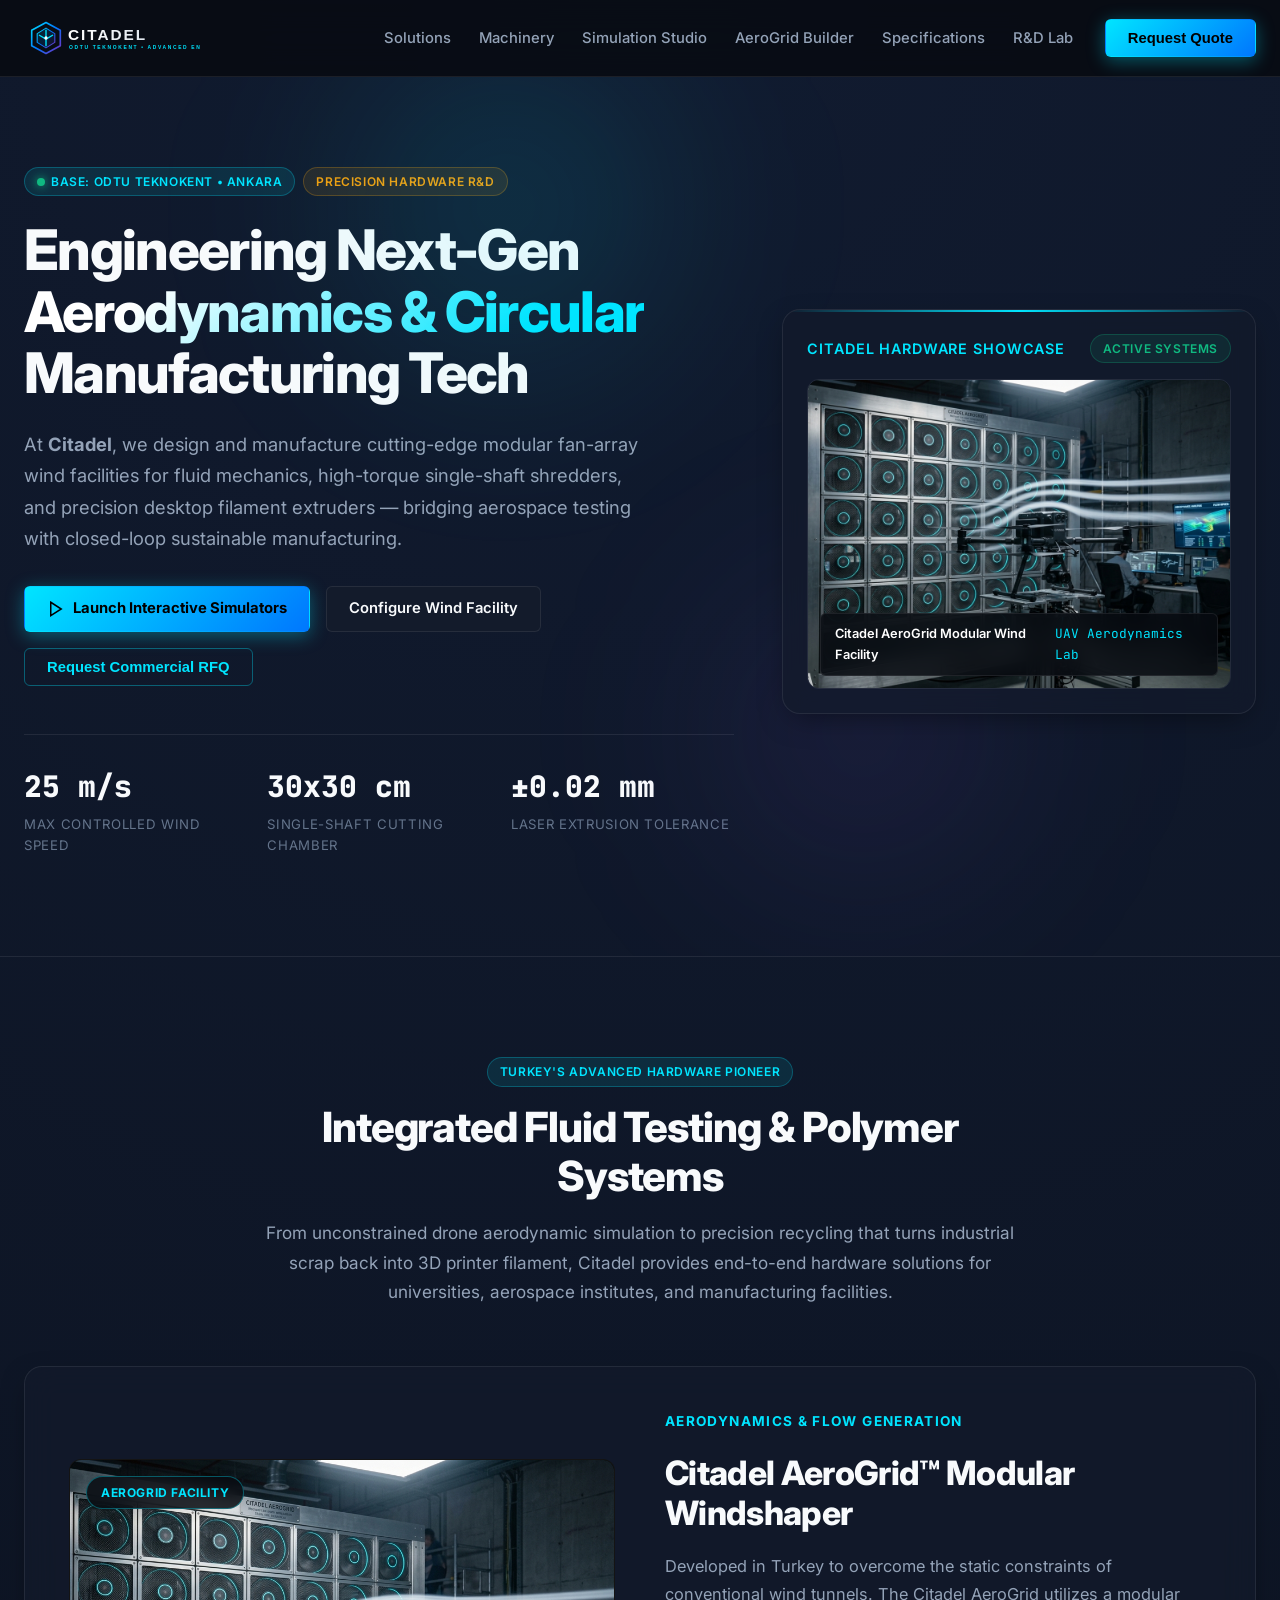
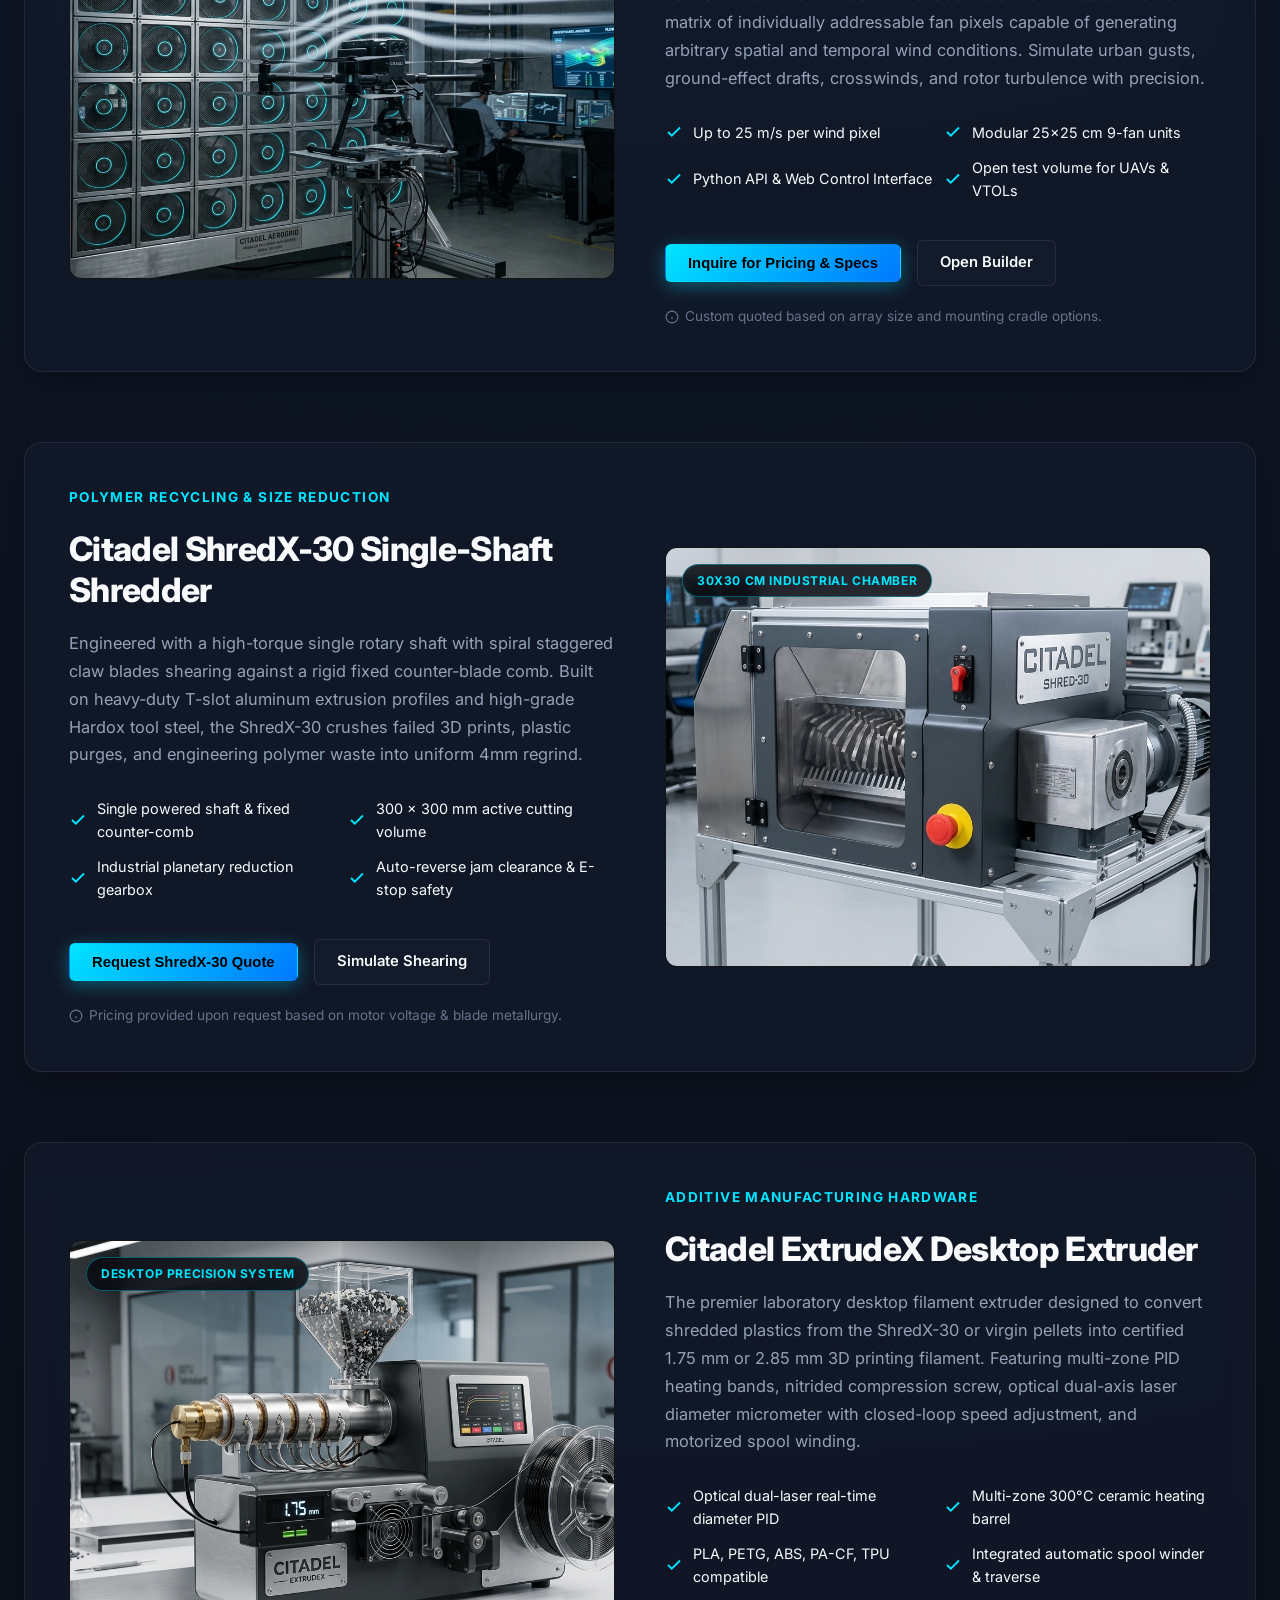
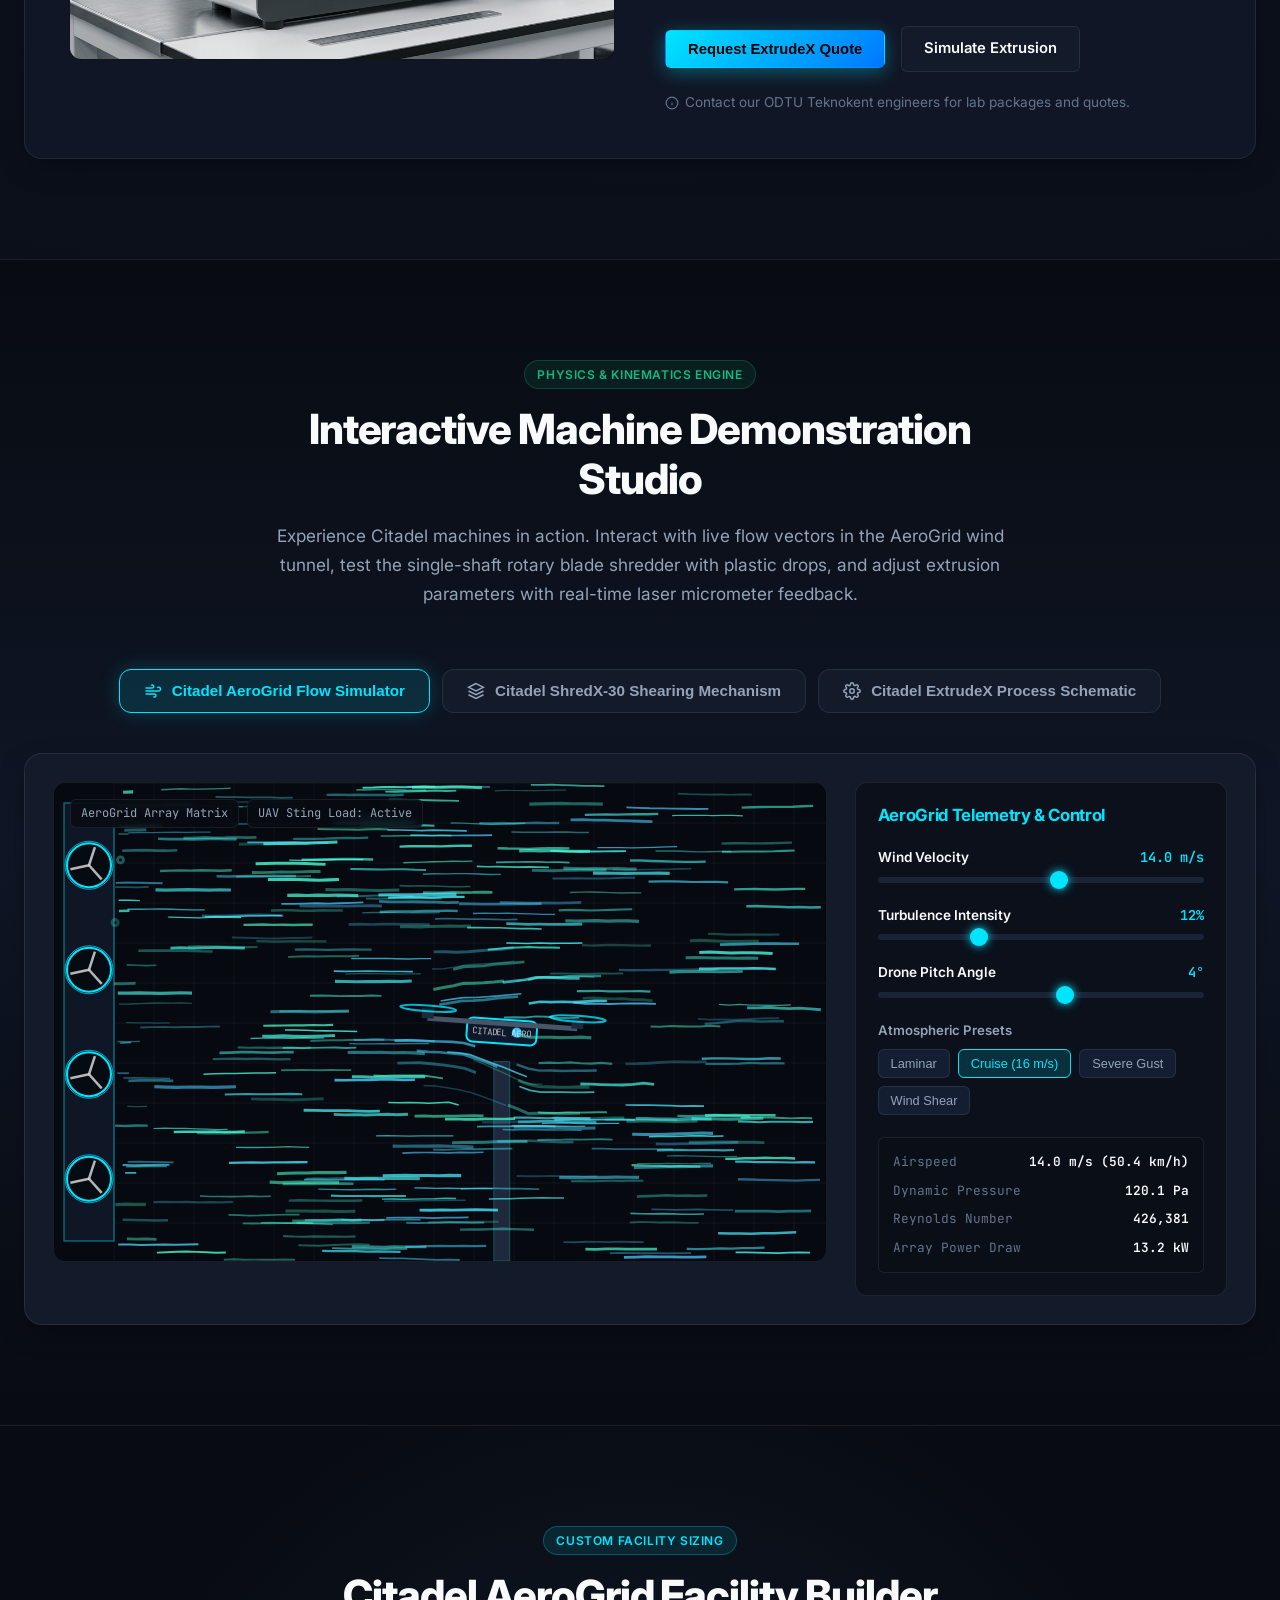
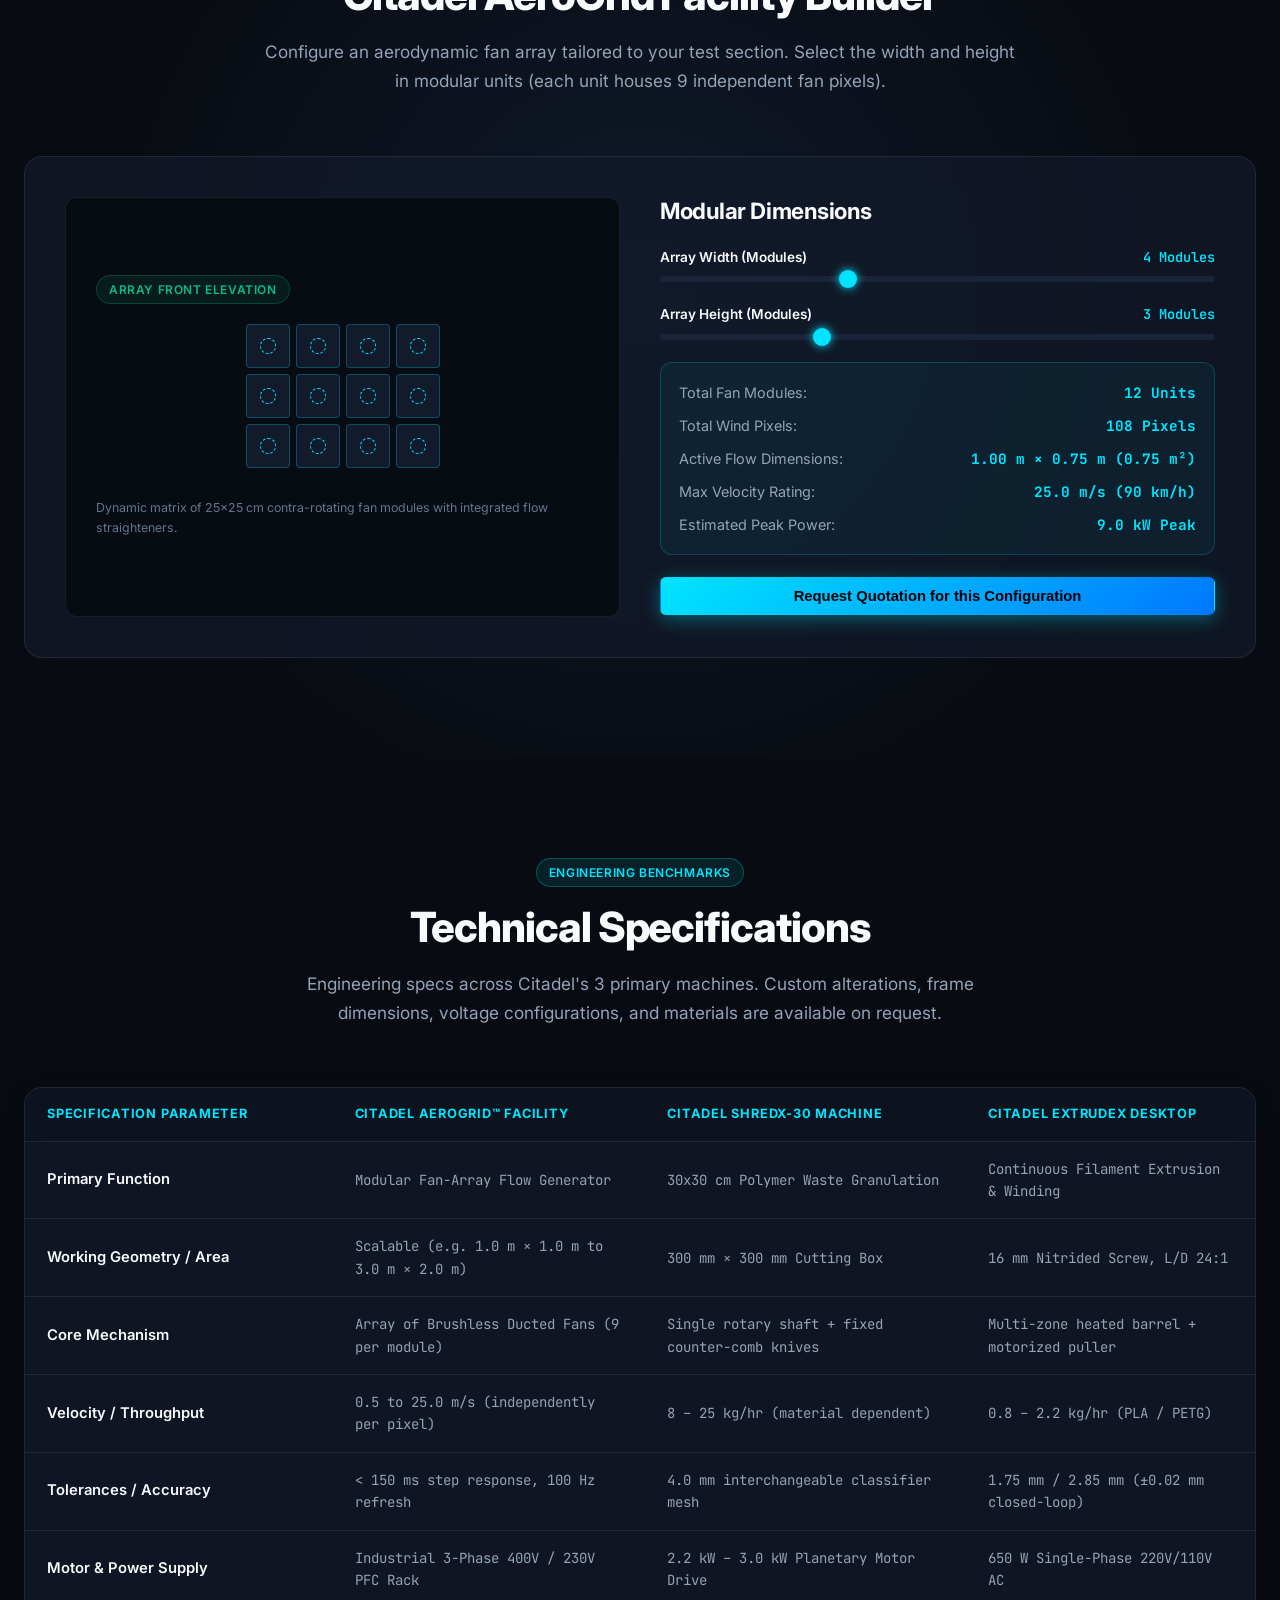
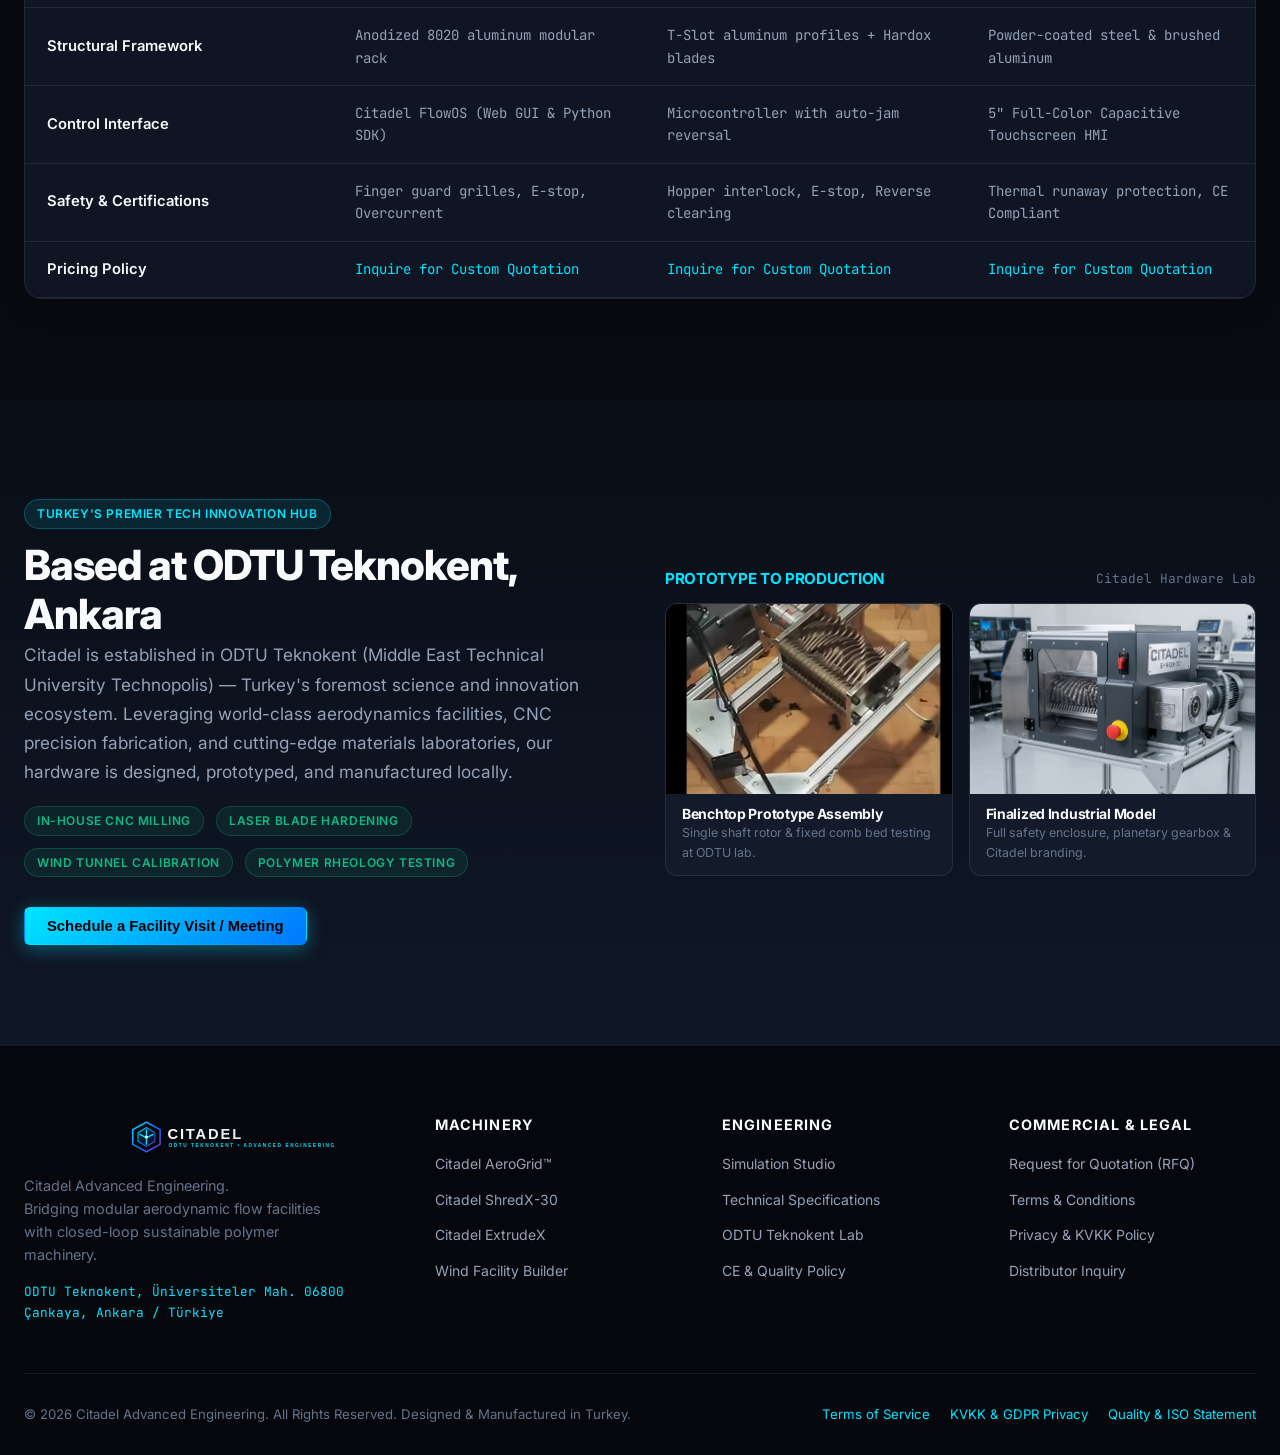
==== index.html @ 9d18c6fc "Initialize Citadel website with PR renders, animations, and GitHub Pages setup" ====
<!DOCTYPE html>
<html lang="en">
<head>
  <meta charset="UTF-8">
  <meta name="viewport" content="width=device-width, initial-scale=1.0">
  <title>Citadel | Precision Aerodynamic Facilities & Industrial Circular Tech</title>
  <meta name="description" content="Citadel - Advanced engineering and hardware development based in ODTU Teknokent, Turkey. Modular fan-array wind facilities, 30x30 single-shaft shredders, and desktop filament extruders.">
  <meta name="author" content="Citadel">
  
  <!-- Open Graph / Meta -->
  <meta property="og:type" content="website">
  <meta property="og:title" content="Citadel | Advanced Engineering Solutions">
  <meta property="og:description" content="Modular wind testing facilities, single-shaft shredder machines, and desktop filament extrusion hardware. Base: ODTU Teknokent, Ankara.">
  <meta property="og:image" content="assets/images/citadel_windshaper_render.jpg">

  <!-- Fonts & Styles -->
  <link rel="preconnect" href="https://fonts.googleapis.com">
  <link rel="preconnect" href="https://fonts.gstatic.com" crossorigin>
  <link href="https://fonts.googleapis.com/css2?family=Inter:wght@300;400;500;600;700;800&family=JetBrains+Mono:wght@400;500;700&display=swap" rel="stylesheet">
  <link rel="stylesheet" href="css/styles.css">
  <link rel="icon" type="image/svg+xml" href="assets/images/citadel_logo.svg">
</head>
<body>

  <!-- ==========================================================================
       HEADER & NAVIGATION
       ========================================================================== -->
  <header class="site-header">
    <div class="container">
      <div class="nav-wrapper">
        <a href="#hero" class="brand-link">
          <img src="assets/images/citadel_logo.svg" alt="Citadel Logo" height="44">
        </a>

        <nav class="main-nav" id="mainNav">
          <ul class="nav-links">
            <li><a href="#solutions" class="nav-link">Solutions</a></li>
            <li><a href="#machines" class="nav-link">Machinery</a></li>
            <li><a href="#interactive-studio" class="nav-link">Simulation Studio</a></li>
            <li><a href="#configurator" class="nav-link">AeroGrid Builder</a></li>
            <li><a href="#specifications" class="nav-link">Specifications</a></li>
            <li><a href="#teknokent" class="nav-link">R&D Lab</a></li>
          </ul>

          <div class="nav-actions">
            <button class="btn btn-primary" data-open-modal="rfqModal">Request Quote</button>
          </div>
        </nav>

        <button class="mobile-toggle" id="mobileToggle" aria-label="Toggle navigation">
          <svg width="24" height="24" viewBox="0 0 24 24" fill="none" stroke="currentColor" stroke-width="2"><line x1="3" y1="12" x2="21" y2="12"></line><line x1="3" y1="6" x2="21" y2="6"></line><line x1="3" y1="18" x2="21" y2="18"></line></svg>
        </button>
      </div>
    </div>
  </header>

  <!-- ==========================================================================
       HERO SECTION
       ========================================================================== -->
  <section class="hero-section" id="hero">
    <div class="hero-glow-1"></div>
    <div class="hero-glow-2"></div>
    <div class="container">
      <div class="hero-grid">
        <div class="hero-content">
          <div class="hero-tag">
            <span class="badge"><span class="pulse-dot"></span> BASE: ODTU TEKNOKENT • ANKARA</span>
            <span class="badge badge-amber">PRECISION HARDWARE R&D</span>
          </div>

          <h1 class="hero-title">
            Engineering Next-Gen <br>
            <span class="gradient-text">Aerodynamics & Circular</span><br>
            Manufacturing Tech
          </h1>

          <p class="hero-desc">
            At <strong>Citadel</strong>, we design and manufacture cutting-edge modular fan-array wind facilities for fluid mechanics, high-torque single-shaft shredders, and precision desktop filament extruders — bridging aerospace testing with closed-loop sustainable manufacturing.
          </p>

          <div class="hero-cta">
            <a href="#interactive-studio" class="btn btn-primary">
              <svg width="18" height="18" viewBox="0 0 24 24" fill="none" stroke="currentColor" stroke-width="2"><polygon points="5 3 19 12 5 21 5 3"></polygon></svg>
              Launch Interactive Simulators
            </a>
            <a href="#configurator" class="btn btn-secondary">
              Configure Wind Facility
            </a>
            <button class="btn btn-outline" data-open-modal="rfqModal">
              Request Commercial RFQ
            </button>
          </div>

          <div class="hero-stats-row">
            <div class="hero-stat-card">
              <span class="num">25 m/s</span>
              <span class="label">Max Controlled Wind Speed</span>
            </div>
            <div class="hero-stat-card">
              <span class="num">30x30 cm</span>
              <span class="label">Single-Shaft Cutting Chamber</span>
            </div>
            <div class="hero-stat-card">
              <span class="num">±0.02 mm</span>
              <span class="label">Laser Extrusion Tolerance</span>
            </div>
          </div>
        </div>

        <div class="hero-visual-card">
          <div class="hero-visual-header">
            <span class="hero-visual-title">Citadel Hardware Showcase</span>
            <span class="badge badge-emerald">Active Systems</span>
          </div>
          <div class="hero-image-frame">
            <img src="assets/images/citadel_windshaper_render.jpg" alt="Citadel AeroGrid Wind Facility in ODTU Teknokent Lab">
            <div class="hero-badge-overlay">
              <span style="font-weight: 600; color: #fff;">Citadel AeroGrid Modular Wind Facility</span>
              <span class="mono" style="color: var(--accent-cyan);">UAV Aerodynamics Lab</span>
            </div>
          </div>
        </div>
      </div>
    </div>
  </section>

  <!-- ==========================================================================
       SOLUTIONS OVERVIEW
       ========================================================================== -->
  <section id="solutions">
    <div class="container">
      <div class="section-header">
        <span class="badge">TURKEY'S ADVANCED HARDWARE PIONEER</span>
        <h2 class="section-title">Integrated Fluid Testing & Polymer Systems</h2>
        <p class="section-desc">
          From unconstrained drone aerodynamic simulation to precision recycling that turns industrial scrap back into 3D printer filament, Citadel provides end-to-end hardware solutions for universities, aerospace institutes, and manufacturing facilities.
        </p>
      </div>

      <div class="product-showcase-grid" id="machines">

        <!-- PRODUCT 1: AEROGRID (WINDSHAPER) -->
        <article class="product-feature-card" id="aerogrid">
          <div class="product-media-column">
            <img src="assets/images/citadel_windshaper_render.jpg" alt="Citadel AeroGrid Modular Wind Tunnel">
            <span class="product-overlay-badge">AeroGrid Facility</span>
          </div>
          <div class="product-info-column">
            <span class="product-category">Aerodynamics & Flow Generation</span>
            <h3 class="product-heading">Citadel AeroGrid™ Modular Windshaper</h3>
            <p class="product-narrative">
              Developed in Turkey to overcome the static constraints of conventional wind tunnels. The Citadel AeroGrid utilizes a modular matrix of individually addressable fan pixels capable of generating arbitrary spatial and temporal wind conditions. Simulate urban gusts, ground-effect drafts, crosswinds, and rotor turbulence with precision.
            </p>
            <ul class="product-highlights">
              <li>
                <svg width="18" height="18" viewBox="0 0 24 24" fill="none" stroke="currentColor" stroke-width="2.5"><polyline points="20 6 9 17 4 12"></polyline></svg>
                <span>Up to 25 m/s per wind pixel</span>
              </li>
              <li>
                <svg width="18" height="18" viewBox="0 0 24 24" fill="none" stroke="currentColor" stroke-width="2.5"><polyline points="20 6 9 17 4 12"></polyline></svg>
                <span>Modular 25x25 cm 9-fan units</span>
              </li>
              <li>
                <svg width="18" height="18" viewBox="0 0 24 24" fill="none" stroke="currentColor" stroke-width="2.5"><polyline points="20 6 9 17 4 12"></polyline></svg>
                <span>Python API & Web Control Interface</span>
              </li>
              <li>
                <svg width="18" height="18" viewBox="0 0 24 24" fill="none" stroke="currentColor" stroke-width="2.5"><polyline points="20 6 9 17 4 12"></polyline></svg>
                <span>Open test volume for UAVs & VTOLs</span>
              </li>
            </ul>
            <div class="product-actions">
              <button class="btn btn-primary" data-open-modal="rfqModal" data-rfq-system="AEROGRID">Inquire for Pricing & Specs</button>
              <a href="#configurator" class="btn btn-secondary">Open Builder</a>
            </div>
            <div class="btn-price-info">
              <svg width="14" height="14" viewBox="0 0 24 24" fill="none" stroke="currentColor" stroke-width="2"><circle cx="12" cy="12" r="10"></circle><line x1="12" y1="16" x2="12" y2="12"></line><line x1="12" y1="8" x2="12.01" y2="8"></line></svg>
              <span>Custom quoted based on array size and mounting cradle options.</span>
            </div>
          </div>
        </article>

        <!-- PRODUCT 2: SHREDX-30 (SINGLE-SHAFT ROTARY SHREDDER) -->
        <article class="product-feature-card reverse" id="shredder">
          <div class="product-media-column">
            <img src="assets/images/citadel_shredder_render.jpg" alt="Citadel ShredX-30 Single-Shaft Shredder Machine">
            <span class="product-overlay-badge">30x30 cm Industrial Chamber</span>
          </div>
          <div class="product-info-column">
            <span class="product-category">Polymer Recycling & Size Reduction</span>
            <h3 class="product-heading">Citadel ShredX-30 Single-Shaft Shredder</h3>
            <p class="product-narrative">
              Engineered with a high-torque single rotary shaft with spiral staggered claw blades shearing against a rigid fixed counter-blade comb. Built on heavy-duty T-slot aluminum extrusion profiles and high-grade Hardox tool steel, the ShredX-30 crushes failed 3D prints, plastic purges, and engineering polymer waste into uniform 4mm regrind.
            </p>
            <ul class="product-highlights">
              <li>
                <svg width="18" height="18" viewBox="0 0 24 24" fill="none" stroke="currentColor" stroke-width="2.5"><polyline points="20 6 9 17 4 12"></polyline></svg>
                <span>Single powered shaft & fixed counter-comb</span>
              </li>
              <li>
                <svg width="18" height="18" viewBox="0 0 24 24" fill="none" stroke="currentColor" stroke-width="2.5"><polyline points="20 6 9 17 4 12"></polyline></svg>
                <span>300 x 300 mm active cutting volume</span>
              </li>
              <li>
                <svg width="18" height="18" viewBox="0 0 24 24" fill="none" stroke="currentColor" stroke-width="2.5"><polyline points="20 6 9 17 4 12"></polyline></svg>
                <span>Industrial planetary reduction gearbox</span>
              </li>
              <li>
                <svg width="18" height="18" viewBox="0 0 24 24" fill="none" stroke="currentColor" stroke-width="2.5"><polyline points="20 6 9 17 4 12"></polyline></svg>
                <span>Auto-reverse jam clearance & E-stop safety</span>
              </li>
            </ul>
            <div class="product-actions">
              <button class="btn btn-primary" data-open-modal="rfqModal" data-rfq-system="SHREDX30">Request ShredX-30 Quote</button>
              <a href="#interactive-studio" class="btn btn-secondary">Simulate Shearing</a>
            </div>
            <div class="btn-price-info">
              <svg width="14" height="14" viewBox="0 0 24 24" fill="none" stroke="currentColor" stroke-width="2"><circle cx="12" cy="12" r="10"></circle><line x1="12" y1="16" x2="12" y2="12"></line><line x1="12" y1="8" x2="12.01" y2="8"></line></svg>
              <span>Pricing provided upon request based on motor voltage & blade metallurgy.</span>
            </div>
          </div>
        </article>

        <!-- PRODUCT 3: EXTRUDEX (DESKTOP FILAMENT EXTRUDER) -->
        <article class="product-feature-card" id="extruder">
          <div class="product-media-column">
            <img src="assets/images/citadel_extruder_render.jpg" alt="Citadel ExtrudeX Desktop Filament Extruder Machine">
            <span class="product-overlay-badge">Desktop Precision System</span>
          </div>
          <div class="product-info-column">
            <span class="product-category">Additive Manufacturing Hardware</span>
            <h3 class="product-heading">Citadel ExtrudeX Desktop Extruder</h3>
            <p class="product-narrative">
              The premier laboratory desktop filament extruder designed to convert shredded plastics from the ShredX-30 or virgin pellets into certified 1.75 mm or 2.85 mm 3D printing filament. Featuring multi-zone PID heating bands, nitrided compression screw, optical dual-axis laser diameter micrometer with closed-loop speed adjustment, and motorized spool winding.
            </p>
            <ul class="product-highlights">
              <li>
                <svg width="18" height="18" viewBox="0 0 24 24" fill="none" stroke="currentColor" stroke-width="2.5"><polyline points="20 6 9 17 4 12"></polyline></svg>
                <span>Optical dual-laser real-time diameter PID</span>
              </li>
              <li>
                <svg width="18" height="18" viewBox="0 0 24 24" fill="none" stroke="currentColor" stroke-width="2.5"><polyline points="20 6 9 17 4 12"></polyline></svg>
                <span>Multi-zone 300°C ceramic heating barrel</span>
              </li>
              <li>
                <svg width="18" height="18" viewBox="0 0 24 24" fill="none" stroke="currentColor" stroke-width="2.5"><polyline points="20 6 9 17 4 12"></polyline></svg>
                <span>PLA, PETG, ABS, PA-CF, TPU compatible</span>
              </li>
              <li>
                <svg width="18" height="18" viewBox="0 0 24 24" fill="none" stroke="currentColor" stroke-width="2.5"><polyline points="20 6 9 17 4 12"></polyline></svg>
                <span>Integrated automatic spool winder & traverse</span>
              </li>
            </ul>
            <div class="product-actions">
              <button class="btn btn-primary" data-open-modal="rfqModal" data-rfq-system="EXTRUDEX">Request ExtrudeX Quote</button>
              <a href="#interactive-studio" class="btn btn-secondary">Simulate Extrusion</a>
            </div>
            <div class="btn-price-info">
              <svg width="14" height="14" viewBox="0 0 24 24" fill="none" stroke="currentColor" stroke-width="2"><circle cx="12" cy="12" r="10"></circle><line x1="12" y1="16" x2="12" y2="12"></line><line x1="12" y1="8" x2="12.01" y2="8"></line></svg>
              <span>Contact our ODTU Teknokent engineers for lab packages and quotes.</span>
            </div>
          </div>
        </article>

      </div>
    </div>
  </section>

  <!-- ==========================================================================
       INTERACTIVE SIMULATION STUDIO
       ========================================================================== -->
  <section class="studio-section" id="interactive-studio">
    <div class="container">
      <div class="section-header">
        <span class="badge badge-emerald">PHYSICS & KINEMATICS ENGINE</span>
        <h2 class="section-title">Interactive Machine Demonstration Studio</h2>
        <p class="section-desc">
          Experience Citadel machines in action. Interact with live flow vectors in the AeroGrid wind tunnel, test the single-shaft rotary blade shredder with plastic drops, and adjust extrusion parameters with real-time laser micrometer feedback.
        </p>
      </div>

      <!-- Studio Tabs -->
      <div class="studio-tabs">
        <button class="studio-tab-btn active" data-target="tabAeroGrid">
          <svg width="18" height="18" viewBox="0 0 24 24" fill="none" stroke="currentColor" stroke-width="2"><path d="M9.59 4.59A2 2 0 1 1 11 8H2m10.59 11.41A2 2 0 1 0 14 16H2m15.73-8.27A2.5 2.5 0 1 1 19.5 12H2"></path></svg>
          Citadel AeroGrid Flow Simulator
        </button>
        <button class="studio-tab-btn" data-target="tabShredder">
          <svg width="18" height="18" viewBox="0 0 24 24" fill="none" stroke="currentColor" stroke-width="2"><polygon points="12 2 2 7 12 12 22 7 12 2"></polygon><polyline points="2 17 12 22 22 17"></polyline><polyline points="2 12 12 17 22 12"></polyline></svg>
          Citadel ShredX-30 Shearing Mechanism
        </button>
        <button class="studio-tab-btn" data-target="tabExtruder">
          <svg width="18" height="18" viewBox="0 0 24 24" fill="none" stroke="currentColor" stroke-width="2"><circle cx="12" cy="12" r="3"></circle><path d="M19.4 15a1.65 1.65 0 0 0 .33 1.82l.06.06a2 2 0 0 1 0 2.83 2 2 0 0 1-2.83 0l-.06-.06a1.65 1.65 0 0 0-1.82-.33 1.65 1.65 0 0 0-1 1.51V21a2 2 0 0 1-2 2 2 2 0 0 1-2-2v-.09A1.65 1.65 0 0 0 9 19.4a1.65 1.65 0 0 0-1.82.33l-.06.06a2 2 0 0 1-2.83 0 2 2 0 0 1 0-2.83l.06-.06a1.65 1.65 0 0 0 .33-1.82 1.65 1.65 0 0 0-1.51-1H3a2 2 0 0 1-2-2 2 2 0 0 1 2-2h.09A1.65 1.65 0 0 0 4.6 9a1.65 1.65 0 0 0-.33-1.82l-.06-.06a2 2 0 0 1 0-2.83 2 2 0 0 1 2.83 0l.06.06a1.65 1.65 0 0 0 1.82.33H9a1.65 1.65 0 0 0 1-1.51V3a2 2 0 0 1 2-2 2 2 0 0 1 2 2v.09a1.65 1.65 0 0 0 1 1.51 1.65 1.65 0 0 0 1.82-.33l.06-.06a2 2 0 0 1 2.83 0 2 2 0 0 1 0 2.83l-.06.06a1.65 1.65 0 0 0-.33 1.82V9a1.65 1.65 0 0 0 1.51 1H21a2 2 0 0 1 2 2 2 2 0 0 1-2 2h-.09a1.65 1.65 0 0 0-1.51 1z"></path></svg>
          Citadel ExtrudeX Process Schematic
        </button>
      </div>

      <div class="simulator-viewport">

        <!-- PANE 1: AEROGRID -->
        <div class="sim-pane active" id="tabAeroGrid">
          <div class="sim-layout">
            <div class="canvas-container">
              <canvas id="aeroCanvas"></canvas>
              <div class="canvas-overlay-ui">
                <span class="canvas-badge">AeroGrid Array Matrix</span>
                <span class="canvas-badge">UAV Sting Load: Active</span>
              </div>
            </div>

            <div class="sim-controls-panel">
              <h4 style="color: var(--accent-cyan); font-size: 1.05rem;">AeroGrid Telemetry & Control</h4>

              <div class="control-group">
                <div class="control-label-row">
                  <span>Wind Velocity</span>
                  <span class="control-val" id="windSpeedVal">14.0 m/s</span>
                </div>
                <input type="range" id="windSpeedSlider" min="0" max="25" step="0.5" value="14">
              </div>

              <div class="control-group">
                <div class="control-label-row">
                  <span>Turbulence Intensity</span>
                  <span class="control-val" id="windTurbVal">12%</span>
                </div>
                <input type="range" id="windTurbSlider" min="0" max="40" step="1" value="12">
              </div>

              <div class="control-group">
                <div class="control-label-row">
                  <span>Drone Pitch Angle</span>
                  <span class="control-val" id="dronePitchVal">4°</span>
                </div>
                <input type="range" id="dronePitchSlider" min="-25" max="25" step="1" value="4">
              </div>

              <div class="control-group">
                <span style="font-size: 0.825rem; font-weight: 600; color: var(--text-secondary);">Atmospheric Presets</span>
                <div class="sim-button-row">
                  <button class="btn-chip" data-aero-preset="laminar">Laminar</button>
                  <button class="btn-chip active" data-aero-preset="cruise">Cruise (16 m/s)</button>
                  <button class="btn-chip" data-aero-preset="gust">Severe Gust</button>
                  <button class="btn-chip" data-aero-preset="shear">Wind Shear</button>
                </div>
              </div>

              <div class="sim-telemetry-box">
                <div class="telemetry-row">
                  <span>Airspeed</span>
                  <span id="telAirspeed">14.0 m/s</span>
                </div>
                <div class="telemetry-row">
                  <span>Dynamic Pressure</span>
                  <span id="telDynPressure">120.1 Pa</span>
                </div>
                <div class="telemetry-row">
                  <span>Reynolds Number</span>
                  <span id="telReynolds">426,000</span>
                </div>
                <div class="telemetry-row">
                  <span>Array Power Draw</span>
                  <span id="telPowerDraw">12.4 kW</span>
                </div>
              </div>
            </div>
          </div>
        </div>

        <!-- PANE 2: SHREDDER (SINGLE SHAFT) -->
        <div class="sim-pane" id="tabShredder">
          <div class="sim-layout">
            <div class="canvas-container">
              <canvas id="shredCanvas"></canvas>
              <div class="canvas-overlay-ui">
                <span class="canvas-badge">Single Powered Shaft Rotor</span>
                <span class="canvas-badge">Fixed Counter-Comb Bed</span>
              </div>
            </div>

            <div class="sim-controls-panel">
              <h4 style="color: var(--accent-amber); font-size: 1.05rem;">ShredX-30 Shearing Kinematics</h4>
              <p style="font-size: 0.8rem; color: var(--text-muted);">
                Single rotary shaft rotates spiral hook blades tightly against stationary fixed bed knives, shearing plastic into 4mm regrind.
              </p>

              <div class="control-group">
                <div class="control-label-row">
                  <span>Rotor Shaft Velocity</span>
                  <span class="control-val" id="shredRpmVal">36 RPM</span>
                </div>
                <input type="range" id="shredRpmSlider" min="10" max="65" step="1" value="36">
              </div>

              <div class="sim-button-row">
                <button class="btn btn-secondary" id="dropScrapBtn" style="font-size: 0.825rem; padding: 8px 14px;">
                  + Feed Plastic Scrap
                </button>
                <button class="btn btn-outline" id="shredDirToggle" style="font-size: 0.825rem; padding: 8px 14px;">
                  Direction: Forward Shred
                </button>
                <button class="btn btn-secondary" id="shredEStopBtn" style="font-size: 0.825rem; padding: 8px 14px; border-color: var(--accent-rose); color: var(--accent-rose);">
                  EMERGENCY STOP
                </button>
              </div>

              <div class="sim-telemetry-box">
                <div class="telemetry-row">
                  <span>Motor Status</span>
                  <span id="telShredStatus" style="color: var(--accent-emerald);">RUNNING (FORWARD)</span>
                </div>
                <div class="telemetry-row">
                  <span>Shaft Torque Load</span>
                  <span id="telShredTorque">38% (129 N·m)</span>
                </div>
                <div class="telemetry-row">
                  <span>Flakes Classified</span>
                  <span id="telFlakeCount">1,420 pcs</span>
                </div>
                <div class="telemetry-row">
                  <span>Chamber Geometry</span>
                  <span>300 × 300 mm Single-Shaft</span>
                </div>
              </div>
            </div>
          </div>
        </div>

        <!-- PANE 3: EXTRUDER -->
        <div class="sim-pane" id="tabExtruder">
          <div class="sim-layout">
            <div class="canvas-container">
              <canvas id="extrudeCanvas"></canvas>
              <div class="canvas-overlay-ui">
                <span class="canvas-badge">Continuous Melt Extrusion</span>
                <span class="canvas-badge">Dual-Axis Laser Gauge</span>
              </div>
            </div>

            <div class="sim-controls-panel">
              <h4 style="color: var(--accent-cyan); font-size: 1.05rem;">ExtrudeX Process Telemetry</h4>

              <div class="control-group">
                <label style="font-size: 0.85rem; font-weight: 600;">Polymer Profile</label>
                <select class="form-control" id="polymerSelector" style="padding: 8px 12px; font-size: 0.85rem;">
                  <option value="PLA">PLA Recycled Flakes (205°C)</option>
                  <option value="PETG">PETG Regrind (235°C)</option>
                  <option value="ABS">ABS High-Impact (245°C)</option>
                  <option value="PACF">PA-CF Carbon Fiber (265°C)</option>
                  <option value="TPU">TPU Elastomer (215°C)</option>
                </select>
              </div>

              <div class="control-group">
                <div class="control-label-row">
                  <span>Extrusion Screw Speed</span>
                  <span class="control-val" id="screwRpmVal">8.0 RPM</span>
                </div>
                <input type="range" id="screwRpmSlider" min="2" max="20" step="0.5" value="8">
              </div>

              <div class="sim-button-row">
                <button class="btn btn-secondary active" id="pidToggleBtn" style="font-size: 0.825rem; padding: 8px 14px;">
                  Optical Laser PID: Active
                </button>
              </div>

              <div class="sim-telemetry-box">
                <div class="telemetry-row">
                  <span>Laser Measured Dia</span>
                  <span id="telExtrudeDia" style="color: var(--accent-emerald); font-weight: 700;">1.750 mm</span>
                </div>
                <div class="telemetry-row">
                  <span>Die Nozzle Temp</span>
                  <span id="telExtrudeTemp">205 °C</span>
                </div>
                <div class="telemetry-row">
                  <span>Filament Extruded</span>
                  <span id="telExtrudeMeters">34.8 m</span>
                </div>
                <div class="telemetry-row">
                  <span>Spool Packaging</span>
                  <span>Auto-Traverse Wound</span>
                </div>
              </div>
            </div>
          </div>
        </div>

      </div>
    </div>
  </section>

  <!-- ==========================================================================
       WINDSHAPER MODULAR CONFIGURATOR
       ========================================================================== -->
  <section class="configurator-section" id="configurator">
    <div class="container">
      <div class="section-header">
        <span class="badge">CUSTOM FACILITY SIZING</span>
        <h2 class="section-title">Citadel AeroGrid Facility Builder</h2>
        <p class="section-desc">
          Configure an aerodynamic fan array tailored to your test section. Select the width and height in modular units (each unit houses 9 independent fan pixels).
        </p>
      </div>

      <div class="configurator-grid">
        <div class="config-preview-panel">
          <span class="badge badge-emerald" style="align-self: flex-start;">Array Front Elevation</span>
          <div class="fan-matrix-display" id="fanMatrixDisplay"></div>
          <span style="font-size: 0.775rem; color: var(--text-muted); margin-top: 10px;">
            Dynamic matrix of 25x25 cm contra-rotating fan modules with integrated flow straighteners.
          </span>
        </div>

        <div class="config-options-panel">
          <h3 style="font-size: 1.4rem;">Modular Dimensions</h3>

          <div class="control-group">
            <div class="control-label-row">
              <label for="cfgWidth">Array Width (Modules)</label>
              <span class="control-val"><span id="cfgWidthVal">4</span> Modules</span>
            </div>
            <input type="range" id="cfgWidth" min="1" max="10" step="1" value="4" oninput="document.getElementById('cfgWidthVal').textContent = this.value">
          </div>

          <div class="control-group">
            <div class="control-label-row">
              <label for="cfgHeight">Array Height (Modules)</label>
              <span class="control-val"><span id="cfgHeightVal">3</span> Modules</span>
            </div>
            <input type="range" id="cfgHeight" min="1" max="8" step="1" value="3" oninput="document.getElementById('cfgHeightVal').textContent = this.value">
          </div>

          <div class="config-summary-card">
            <div class="config-summary-row">
              <span class="label">Total Fan Modules:</span>
              <span class="val" id="cfgModulesCount">12 Units</span>
            </div>
            <div class="config-summary-row">
              <span class="label">Total Wind Pixels:</span>
              <span class="val" id="cfgPixelsCount">108 Pixels</span>
            </div>
            <div class="config-summary-row">
              <span class="label">Active Flow Dimensions:</span>
              <span class="val" id="cfgTestArea">1.00 m × 0.75 m (0.75 m²)</span>
            </div>
            <div class="config-summary-row">
              <span class="label">Max Velocity Rating:</span>
              <span class="val">25.0 m/s (90 km/h)</span>
            </div>
            <div class="config-summary-row">
              <span class="label">Estimated Peak Power:</span>
              <span class="val" id="cfgPowerEstimate">9.0 kW Peak</span>
            </div>
          </div>

          <button class="btn btn-primary" id="cfgRequestQuoteBtn">
            Request Quotation for this Configuration
          </button>
        </div>
      </div>
    </div>
  </section>

  <!-- ==========================================================================
       SPECIFICATIONS TABLE (GUESSED SPECS)
       ========================================================================== -->
  <section id="specifications">
    <div class="container">
      <div class="section-header">
        <span class="badge">ENGINEERING BENCHMARKS</span>
        <h2 class="section-title">Technical Specifications</h2>
        <p class="section-desc">
          Engineering specs across Citadel's 3 primary machines. Custom alterations, frame dimensions, voltage configurations, and materials are available on request.
        </p>
      </div>

      <div class="specs-table-wrapper">
        <table class="specs-table">
          <thead>
            <tr>
              <th>Specification Parameter</th>
              <th>Citadel AeroGrid™ Facility</th>
              <th>Citadel ShredX-30 Machine</th>
              <th>Citadel ExtrudeX Desktop</th>
            </tr>
          </thead>
          <tbody>
            <tr>
              <td>Primary Function</td>
              <td class="product-col">Modular Fan-Array Flow Generator</td>
              <td class="product-col">30x30 cm Polymer Waste Granulation</td>
              <td class="product-col">Continuous Filament Extrusion & Winding</td>
            </tr>
            <tr>
              <td>Working Geometry / Area</td>
              <td class="product-col">Scalable (e.g. 1.0 m × 1.0 m to 3.0 m × 2.0 m)</td>
              <td class="product-col">300 mm × 300 mm Cutting Box</td>
              <td class="product-col">16 mm Nitrided Screw, L/D 24:1</td>
            </tr>
            <tr>
              <td>Core Mechanism</td>
              <td class="product-col">Array of Brushless Ducted Fans (9 per module)</td>
              <td class="product-col">Single rotary shaft + fixed counter-comb knives</td>
              <td class="product-col">Multi-zone heated barrel + motorized puller</td>
            </tr>
            <tr>
              <td>Velocity / Throughput</td>
              <td class="product-col">0.5 to 25.0 m/s (independently per pixel)</td>
              <td class="product-col">8 – 25 kg/hr (material dependent)</td>
              <td class="product-col">0.8 – 2.2 kg/hr (PLA / PETG)</td>
            </tr>
            <tr>
              <td>Tolerances / Accuracy</td>
              <td class="product-col">&lt; 150 ms step response, 100 Hz refresh</td>
              <td class="product-col">4.0 mm interchangeable classifier mesh</td>
              <td class="product-col">1.75 mm / 2.85 mm (±0.02 mm closed-loop)</td>
            </tr>
            <tr>
              <td>Motor & Power Supply</td>
              <td class="product-col">Industrial 3-Phase 400V / 230V PFC Rack</td>
              <td class="product-col">2.2 kW – 3.0 kW Planetary Motor Drive</td>
              <td class="product-col">650 W Single-Phase 220V/110V AC</td>
            </tr>
            <tr>
              <td>Structural Framework</td>
              <td class="product-col">Anodized 8020 aluminum modular rack</td>
              <td class="product-col">T-Slot aluminum profiles + Hardox blades</td>
              <td class="product-col">Powder-coated steel & brushed aluminum</td>
            </tr>
            <tr>
              <td>Control Interface</td>
              <td class="product-col">Citadel FlowOS (Web GUI & Python SDK)</td>
              <td class="product-col">Microcontroller with auto-jam reversal</td>
              <td class="product-col">5" Full-Color Capacitive Touchscreen HMI</td>
            </tr>
            <tr>
              <td>Safety & Certifications</td>
              <td class="product-col">Finger guard grilles, E-stop, Overcurrent</td>
              <td class="product-col">Hopper interlock, E-stop, Reverse clearing</td>
              <td class="product-col">Thermal runaway protection, CE Compliant</td>
            </tr>
            <tr>
              <td>Pricing Policy</td>
              <td class="product-col" style="color: var(--accent-cyan);">Inquire for Custom Quotation</td>
              <td class="product-col" style="color: var(--accent-cyan);">Inquire for Custom Quotation</td>
              <td class="product-col" style="color: var(--accent-cyan);">Inquire for Custom Quotation</td>
            </tr>
          </tbody>
        </table>
      </div>
    </div>
  </section>

  <!-- ==========================================================================
       ODTU TEKNOKENT ENGINEERING R&D
       ========================================================================== -->
  <section class="teknokent-section" id="teknokent">
    <div class="container">
      <div class="teknokent-grid">
        <div>
          <span class="badge">TURKEY'S PREMIER TECH INNOVATION HUB</span>
          <h2 class="section-title" style="margin-top: 12px;">Based at ODTU Teknokent, Ankara</h2>
          <p class="section-desc" style="margin-bottom: 20px;">
            Citadel is established in ODTU Teknokent (Middle East Technical University Technopolis) — Turkey's foremost science and innovation ecosystem. Leveraging world-class aerodynamics facilities, CNC precision fabrication, and cutting-edge materials laboratories, our hardware is designed, prototyped, and manufactured locally.
          </p>
          <div class="teknokent-badges">
            <span class="badge badge-emerald">In-House CNC Milling</span>
            <span class="badge badge-emerald">Laser Blade Hardening</span>
            <span class="badge badge-emerald">Wind Tunnel Calibration</span>
            <span class="badge badge-emerald">Polymer Rheology Testing</span>
          </div>
          <div style="margin-top: 30px;">
            <button class="btn btn-primary" data-open-modal="rfqModal">Schedule a Facility Visit / Meeting</button>
          </div>
        </div>

        <div>
          <div style="margin-bottom: 14px; display: flex; justify-content: space-between; align-items: center;">
            <h4 style="font-size: 0.95rem; color: var(--accent-cyan); text-transform: uppercase;">Prototype to Production</h4>
            <span class="mono" style="font-size: 0.8rem; color: var(--text-muted);">Citadel Hardware Lab</span>
          </div>
          <div class="prototype-comparison-grid">
            <div class="prototype-card">
              <img src="assets/images/prototype_shredder_top.png" alt="Citadel Shredder Prototype cutting chamber assembly at ODTU Teknokent">
              <div class="prototype-card-body">
                <h4>Benchtop Prototype Assembly</h4>
                <p>Single shaft rotor & fixed comb bed testing at ODTU lab.</p>
              </div>
            </div>
            <div class="prototype-card">
              <img src="assets/images/citadel_shredder_render.jpg" alt="Finalized Citadel ShredX-30 Production PR Render">
              <div class="prototype-card-body">
                <h4>Finalized Industrial Model</h4>
                <p>Full safety enclosure, planetary gearbox & Citadel branding.</p>
              </div>
            </div>
          </div>
        </div>
      </div>
    </div>
  </section>

  <!-- ==========================================================================
       SITE FOOTER
       ========================================================================== -->
  <footer class="site-footer">
    <div class="container">
      <div class="footer-top">
        <div class="footer-brand">
          <img src="assets/images/citadel_logo.svg" alt="Citadel" height="42" style="width: auto;">
          <p>
            Citadel Advanced Engineering.<br>
            Bridging modular aerodynamic flow facilities with closed-loop sustainable polymer machinery.
          </p>
          <span class="mono" style="font-size: 0.8rem; color: var(--accent-cyan);">
            ODTU Teknokent, Üniversiteler Mah. 06800 Çankaya, Ankara / Türkiye
          </span>
        </div>

        <div class="footer-col">
          <h4>Machinery</h4>
          <ul class="footer-links">
            <li><a href="#aerogrid">Citadel AeroGrid™</a></li>
            <li><a href="#shredder">Citadel ShredX-30</a></li>
            <li><a href="#extruder">Citadel ExtrudeX</a></li>
            <li><a href="#configurator">Wind Facility Builder</a></li>
          </ul>
        </div>

        <div class="footer-col">
          <h4>Engineering</h4>
          <ul class="footer-links">
            <li><a href="#interactive-studio">Simulation Studio</a></li>
            <li><a href="#specifications">Technical Specifications</a></li>
            <li><a href="#teknokent">ODTU Teknokent Lab</a></li>
            <li><a data-open-modal="qualityModal">CE & Quality Policy</a></li>
          </ul>
        </div>

        <div class="footer-col">
          <h4>Commercial & Legal</h4>
          <ul class="footer-links">
            <li><a data-open-modal="rfqModal">Request for Quotation (RFQ)</a></li>
            <li><a data-open-modal="termsModal">Terms & Conditions</a></li>
            <li><a data-open-modal="privacyModal">Privacy & KVKK Policy</a></li>
            <li><a data-open-modal="rfqModal">Distributor Inquiry</a></li>
          </ul>
        </div>
      </div>

      <div class="footer-bottom">
        <div>
          &copy; 2026 Citadel Advanced Engineering. All Rights Reserved. Designed & Manufactured in Turkey.
        </div>
        <div class="footer-legal-links">
          <a data-open-modal="termsModal">Terms of Service</a>
          <a data-open-modal="privacyModal">KVKK & GDPR Privacy</a>
          <a data-open-modal="qualityModal">Quality & ISO Statement</a>
        </div>
      </div>
    </div>
  </footer>

  <!-- ==========================================================================
       MODAL 1: REQUEST FOR QUOTE (RFQ) & CONTACT
       ========================================================================== -->
  <div class="modal-backdrop" id="rfqModal">
    <div class="modal-card">
      <div class="modal-header">
        <h3 class="modal-title">Request for Quotation (RFQ)</h3>
        <button class="modal-close-btn" aria-label="Close modal">&times;</button>
      </div>
      <div class="modal-body">
        <p>
          As our machines are engineered to custom facility and laboratory requirements, <strong>prices are provided via custom quotation</strong>. Please provide your institutional and technical parameters.
        </p>

        <div id="rfqResponseBox" style="display: none;"></div>

        <form id="rfqForm">
          <div class="form-row">
            <div class="form-group">
              <label for="rfqName">Full Name *</label>
              <input type="text" id="rfqName" class="form-control" placeholder="Dr. Jane Smith" required>
            </div>
            <div class="form-group">
              <label for="rfqEmail">Corporate / Academic Email *</label>
              <input type="email" id="rfqEmail" class="form-control" placeholder="j.smith@aerolab.edu.tr" required>
            </div>
          </div>

          <div class="form-row">
            <div class="form-group">
              <label for="rfqOrg">Institution / Company *</label>
              <input type="text" id="rfqOrg" class="form-control" placeholder="University Aero Department / Defense Corp" required>
            </div>
            <div class="form-group">
              <label for="rfqSystem">Selected Citadel System *</label>
              <select id="rfqSystem" class="form-control" required>
                <option value="AEROGRID">Citadel AeroGrid Modular Windshaper</option>
                <option value="SHREDX30">Citadel ShredX-30 Single-Shaft Shredder</option>
                <option value="EXTRUDEX">Citadel ExtrudeX Desktop Extruder</option>
                <option value="TURNKEY">Turnkey Aerodynamics + Recycling Suite</option>
              </select>
            </div>
          </div>

          <div class="form-group">
            <label for="rfqDetails">Technical Requirements / Scope *</label>
            <textarea id="rfqDetails" class="form-control" rows="4" placeholder="Specify test volume, voltage standard, polymer types, or custom cradle mounting requirements..."></textarea>
          </div>

          <button type="submit" class="btn btn-primary" style="width: 100%; margin-top: 10px;">
            Submit Quotation Request
          </button>
        </form>
      </div>
    </div>
  </div>

  <!-- ==========================================================================
       MODAL 2: TERMS AND POLICIES
       ========================================================================== -->
  <div class="modal-backdrop" id="termsModal">
    <div class="modal-card">
      <div class="modal-header">
        <h3 class="modal-title">Terms of Service & Commercial Conditions</h3>
        <button class="modal-close-btn" aria-label="Close modal">&times;</button>
      </div>
      <div class="modal-body">
        <h3>1. Commercial Scope</h3>
        <p>
          These terms govern all proposals, quotations, sales, and supply contracts executed by Citadel Advanced Engineering ("Citadel"), registered at ODTU Teknokent, Ankara, Turkey. Hardware deliveries include technical commissioning, user manuals, and compliance documentation.
        </p>

        <h3>2. Quotations & Pricing Policy</h3>
        <p>
          All machine specifications, options, and auxiliary attachments are custom quoted based on customer test volume, material throughput, electrical standards (400V 3-phase or 230V single-phase), and installation location. Official quotations remain valid for 60 calendar days from issuance.
        </p>

        <h3>3. Equipment Warranty & Support</h3>
        <p>
          Citadel hardware carries a comprehensive 24-month limited warranty on structural frames, motors, reducers, and electronic controllers. Wear components (shredder cutter blades, extrusion nozzles, silicone seals) are subject to inspection and consumable replacement intervals as outlined in the technical handbook.
        </p>

        <h3>4. Intellectual Property</h3>
        <p>
          All patents, mechanical blueprints, control algorithms (Citadel FlowOS), firmware, and branding elements remain the exclusive intellectual property of Citadel Advanced Engineering.
        </p>
      </div>
    </div>
  </div>

  <!-- ==========================================================================
       MODAL 3: PRIVACY & KVKK POLICY
       ========================================================================== -->
  <div class="modal-backdrop" id="privacyModal">
    <div class="modal-card">
      <div class="modal-header">
        <h3 class="modal-title">Privacy & Data Protection Policy (KVKK & GDPR)</h3>
        <button class="modal-close-btn" aria-label="Close modal">&times;</button>
      </div>
      <div class="modal-body">
        <h3>1. Data Controller</h3>
        <p>
          Citadel Advanced Engineering, situated at ODTU Teknokent, Ankara, acts as the data controller in compliance with the Turkish Law on the Protection of Personal Data (KVKK Law No. 6698) and international GDPR regulations.
        </p>

        <h3>2. Information We Collect</h3>
        <p>
          We only collect personal and institutional information explicitly submitted through our Request for Quote (RFQ) forms, including your name, corporate/academic email, telephone, affiliated institution, and technical inquiries.
        </p>

        <h3>3. Purpose of Processing</h3>
        <p>
          Submitted details are utilized solely for:
        </p>
        <ul>
          <li>Generating bespoke technical proposals and quotation estimates</li>
          <li>Providing engineering consultation regarding our aerodynamic and polymer hardware</li>
          <li>Maintaining institutional communication and customer support</li>
        </ul>

        <h3>4. Security & Your Rights</h3>
        <p>
          Citadel never sells or conveys commercial inquiry data to third parties. Under Article 11 of the KVKK, you may at any time request access to, rectification of, or deletion of your personal data by contacting contact@citadel.com.tr.
        </p>
      </div>
    </div>
  </div>

  <!-- ==========================================================================
       MODAL 4: CE QUALITY & STANDARDS STATEMENT
       ========================================================================== -->
  <div class="modal-backdrop" id="qualityModal">
    <div class="modal-card">
      <div class="modal-header">
        <h3 class="modal-title">Quality Assurance & CE Standards Compliance</h3>
        <button class="modal-close-btn" aria-label="Close modal">&times;</button>
      </div>
      <div class="modal-body">
        <h3>Machinery Directive Compliance</h3>
        <p>
          All Citadel equipment is engineered in accordance with international industrial standards:
        </p>
        <ul>
          <li><strong>CE Machinery Directive 2006/42/EC</strong>: Incorporating emergency shutoffs, physical guarding, dual interlocks, and risk minimization.</li>
          <li><strong>Low Voltage Directive 2014/35/EU</strong>: Electrical safety certification for high-torque motors, heating elements, and PSU racks.</li>
          <li><strong>EMC Directive 2014/30/EU</strong>: Electromagnetic compatibility across all brushless motor inverters, laser sensors, and digital bus communications.</li>
        </ul>

        <h3>ISO 9001 Quality Framework</h3>
        <p>
          Fabrication at our ODTU Teknokent partner facilities adheres to strict dimensional inspection protocols, laser hardness verification for shredder knives, and dynamic flow sensor calibration for our fan array wind systems.
        </p>
      </div>
    </div>
  </div>

  <script src="js/app.js"></script>
</body>
</html>
---- css/styles.css ----
/* ==========================================================================
   CITADEL ADVANCED ENGINEERING - MAIN STYLESHEET
   ODTU Teknokent, Ankara, Turkey
   ========================================================================== */

:root {
  --bg-primary: #080B11;
  --bg-secondary: #0D131F;
  --bg-surface: #131B2B;
  --bg-card: rgba(19, 27, 43, 0.7);
  --bg-glass: rgba(15, 23, 42, 0.75);
  
  --border-subtle: rgba(255, 255, 255, 0.08);
  --border-bright: rgba(0, 229, 255, 0.35);
  --border-glow: rgba(0, 229, 255, 0.6);

  --accent-cyan: #00E5FF;
  --accent-blue: #0077FE;
  --accent-violet: #8B5CF6;
  --accent-amber: #F59E0B;
  --accent-emerald: #10B981;
  --accent-rose: #F43F5E;

  --text-primary: #F8FAFC;
  --text-secondary: #94A3B8;
  --text-muted: #64748B;
  --text-glow: 0 0 20px rgba(0, 229, 255, 0.4);

  --font-sans: 'Inter', -apple-system, BlinkMacSystemFont, "Segoe UI", Roboto, "Helvetica Neue", sans-serif;
  --font-mono: 'JetBrains Mono', 'SF Mono', Consolas, Menlo, monospace;

  --radius-sm: 6px;
  --radius-md: 12px;
  --radius-lg: 18px;
  --radius-full: 9999px;

  --shadow-card: 0 10px 30px -10px rgba(0, 0, 0, 0.5);
  --shadow-glow: 0 0 25px rgba(0, 229, 255, 0.25);
  --transition: all 0.25s cubic-bezier(0.16, 1, 0.3, 1);
}

*, *::before, *::after {
  box-sizing: border-box;
  margin: 0;
  padding: 0;
}

html {
  scroll-behavior: smooth;
  font-family: var(--font-sans);
  background-color: var(--bg-primary);
  color: var(--text-primary);
  line-height: 1.6;
  -webkit-font-smoothing: antialiased;
}

body {
  overflow-x: hidden;
  background: radial-gradient(circle at 50% 0%, #111B30 0%, #080B11 60%);
  min-height: 100vh;
}

/* Scrollbar */
::-webkit-scrollbar {
  width: 8px;
  height: 8px;
}
::-webkit-scrollbar-track {
  background: var(--bg-primary);
}
::-webkit-scrollbar-thumb {
  background: var(--bg-surface);
  border-radius: 4px;
  border: 1px solid var(--border-subtle);
}
::-webkit-scrollbar-thumb:hover {
  background: var(--accent-blue);
}

/* Typography Utilities */
h1, h2, h3, h4, h5, h6 {
  font-weight: 700;
  line-height: 1.2;
  color: var(--text-primary);
  letter-spacing: -0.02em;
}

p {
  color: var(--text-secondary);
}

a {
  color: var(--accent-cyan);
  text-decoration: none;
  transition: var(--transition);
}
a:hover {
  color: #fff;
  text-shadow: 0 0 8px var(--accent-cyan);
}

.mono {
  font-family: var(--font-mono);
}

.gradient-text {
  background: linear-gradient(135deg, #FFFFFF 20%, var(--accent-cyan) 80%);
  -webkit-background-clip: text;
  -webkit-text-fill-color: transparent;
}

.gradient-subtext {
  background: linear-gradient(135deg, var(--accent-cyan) 0%, var(--accent-blue) 50%, var(--accent-violet) 100%);
  -webkit-background-clip: text;
  -webkit-text-fill-color: transparent;
}

.badge {
  display: inline-flex;
  align-items: center;
  gap: 6px;
  padding: 4px 12px;
  font-size: 0.75rem;
  font-weight: 600;
  letter-spacing: 0.05em;
  text-transform: uppercase;
  border-radius: var(--radius-full);
  background: rgba(0, 229, 255, 0.1);
  color: var(--accent-cyan);
  border: 1px solid rgba(0, 229, 255, 0.25);
}

.badge-amber {
  background: rgba(245, 158, 11, 0.1);
  color: var(--accent-amber);
  border-color: rgba(245, 158, 11, 0.25);
}

.badge-emerald {
  background: rgba(16, 185, 129, 0.1);
  color: var(--accent-emerald);
  border-color: rgba(16, 185, 129, 0.25);
}

.container {
  width: 100%;
  max-width: 1280px;
  margin: 0 auto;
  padding: 0 24px;
}

/* ==========================================================================
   HEADER & NAVBAR
   ========================================================================== */
.site-header {
  position: sticky;
  top: 0;
  z-index: 1000;
  background: rgba(8, 11, 17, 0.85);
  backdrop-filter: blur(16px);
  -webkit-backdrop-filter: blur(16px);
  border-bottom: 1px solid var(--border-subtle);
  transition: var(--transition);
}

.nav-wrapper {
  display: flex;
  align-items: center;
  justify-content: space-between;
  height: 76px;
}

.brand-link {
  display: flex;
  align-items: center;
  gap: 12px;
}

.brand-link img {
  height: 44px;
  width: auto;
}

.main-nav {
  display: flex;
  align-items: center;
  gap: 32px;
}

.nav-links {
  display: flex;
  align-items: center;
  gap: 28px;
  list-style: none;
}

.nav-link {
  font-size: 0.925rem;
  font-weight: 500;
  color: var(--text-secondary);
  transition: var(--transition);
  position: relative;
  padding: 6px 0;
}

.nav-link:hover, .nav-link.active {
  color: var(--text-primary);
}

.nav-link.active::after, .nav-link:hover::after {
  content: '';
  position: absolute;
  bottom: 0;
  left: 0;
  width: 100%;
  height: 2px;
  background: var(--accent-cyan);
  box-shadow: 0 0 8px var(--accent-cyan);
}

.nav-actions {
  display: flex;
  align-items: center;
  gap: 16px;
}

.btn {
  display: inline-flex;
  align-items: center;
  justify-content: center;
  gap: 8px;
  padding: 10px 22px;
  font-size: 0.925rem;
  font-weight: 600;
  border-radius: var(--radius-sm);
  cursor: pointer;
  transition: var(--transition);
  border: 1px solid transparent;
  text-decoration: none;
}

.btn-primary {
  background: linear-gradient(135deg, var(--accent-cyan) 0%, var(--accent-blue) 100%);
  color: #000;
  font-weight: 700;
  box-shadow: 0 4px 18px rgba(0, 229, 255, 0.35);
}
.btn-primary:hover {
  transform: translateY(-2px);
  box-shadow: 0 6px 24px rgba(0, 229, 255, 0.5);
  color: #000;
}

.btn-secondary {
  background: var(--bg-surface);
  color: var(--text-primary);
  border: 1px solid var(--border-subtle);
}
.btn-secondary:hover {
  background: rgba(255, 255, 255, 0.08);
  border-color: var(--accent-cyan);
  color: var(--accent-cyan);
}

.btn-outline {
  background: transparent;
  color: var(--accent-cyan);
  border: 1px solid var(--border-bright);
}
.btn-outline:hover {
  background: rgba(0, 229, 255, 0.1);
  border-color: var(--accent-cyan);
  box-shadow: 0 0 15px rgba(0, 229, 255, 0.25);
}

.mobile-toggle {
  display: none;
  background: none;
  border: none;
  color: var(--text-primary);
  font-size: 1.5rem;
  cursor: pointer;
  padding: 8px;
}

/* ==========================================================================
   HERO SECTION
   ========================================================================== */
.hero-section {
  position: relative;
  padding: 90px 0 100px;
  overflow: hidden;
  border-bottom: 1px solid var(--border-subtle);
}

.hero-glow-1 {
  position: absolute;
  top: -120px;
  left: 20%;
  width: 500px;
  height: 500px;
  background: radial-gradient(circle, rgba(0, 229, 255, 0.15) 0%, transparent 70%);
  pointer-events: none;
  filter: blur(80px);
}

.hero-glow-2 {
  position: absolute;
  bottom: 0;
  right: 15%;
  width: 450px;
  height: 450px;
  background: radial-gradient(circle, rgba(139, 92, 246, 0.12) 0%, transparent 70%);
  pointer-events: none;
  filter: blur(90px);
}

.hero-grid {
  display: grid;
  grid-template-columns: 1.2fr 0.8fr;
  gap: 48px;
  align-items: center;
}

.hero-content {
  display: flex;
  flex-direction: column;
  gap: 24px;
}

.hero-tag {
  display: inline-flex;
  align-items: center;
  gap: 8px;
}

.hero-title {
  font-size: 3.5rem;
  font-weight: 800;
  letter-spacing: -0.03em;
  line-height: 1.1;
}

.hero-desc {
  font-size: 1.15rem;
  color: var(--text-secondary);
  max-width: 620px;
  line-height: 1.7;
}

.hero-cta {
  display: flex;
  flex-wrap: wrap;
  gap: 16px;
  margin-top: 8px;
}

.hero-stats-row {
  display: grid;
  grid-template-columns: repeat(3, 1fr);
  gap: 20px;
  margin-top: 24px;
  padding-top: 28px;
  border-top: 1px solid var(--border-subtle);
}

.hero-stat-card {
  display: flex;
  flex-direction: column;
  gap: 4px;
}

.hero-stat-card .num {
  font-size: 1.85rem;
  font-weight: 800;
  color: var(--text-primary);
  font-family: var(--font-mono);
}

.hero-stat-card .label {
  font-size: 0.825rem;
  color: var(--text-muted);
  text-transform: uppercase;
  letter-spacing: 0.05em;
}

.hero-visual-card {
  position: relative;
  background: var(--bg-card);
  border: 1px solid var(--border-subtle);
  border-radius: var(--radius-lg);
  padding: 24px;
  box-shadow: var(--shadow-card);
  backdrop-filter: blur(12px);
  overflow: hidden;
}

.hero-visual-card::before {
  content: '';
  position: absolute;
  top: 0;
  left: 0;
  right: 0;
  height: 2px;
  background: linear-gradient(90deg, transparent, var(--accent-cyan), transparent);
}

.hero-visual-header {
  display: flex;
  align-items: center;
  justify-content: space-between;
  margin-bottom: 16px;
}

.hero-visual-title {
  font-size: 0.9rem;
  font-weight: 600;
  text-transform: uppercase;
  letter-spacing: 0.06em;
  color: var(--accent-cyan);
}

.pulse-dot {
  width: 8px;
  height: 8px;
  border-radius: 50%;
  background: var(--accent-emerald);
  box-shadow: 0 0 10px var(--accent-emerald);
  animation: pulse 2s infinite;
}

@keyframes pulse {
  0%, 100% { opacity: 1; transform: scale(1); }
  50% { opacity: 0.5; transform: scale(1.3); }
}

.hero-image-frame {
  position: relative;
  width: 100%;
  height: 310px;
  border-radius: var(--radius-md);
  overflow: hidden;
  border: 1px solid var(--border-subtle);
}

.hero-image-frame img {
  width: 100%;
  height: 100%;
  object-fit: cover;
  transition: transform 0.6s ease;
}

.hero-image-frame:hover img {
  transform: scale(1.03);
}

.hero-badge-overlay {
  position: absolute;
  bottom: 12px;
  left: 12px;
  right: 12px;
  background: rgba(8, 11, 17, 0.85);
  backdrop-filter: blur(10px);
  padding: 10px 14px;
  border-radius: var(--radius-sm);
  border: 1px solid var(--border-subtle);
  display: flex;
  justify-content: space-between;
  align-items: center;
  font-size: 0.8rem;
}

/* ==========================================================================
   SECTION COMMON
   ========================================================================== */
section {
  padding: 100px 0;
  position: relative;
}

.section-header {
  text-align: center;
  max-width: 760px;
  margin: 0 auto 60px;
  display: flex;
  flex-direction: column;
  gap: 16px;
  align-items: center;
}

.section-title {
  font-size: 2.6rem;
  font-weight: 800;
  letter-spacing: -0.025em;
}

.section-desc {
  font-size: 1.075rem;
  color: var(--text-secondary);
  line-height: 1.7;
}

/* ==========================================================================
   PRODUCT SHOWCASE
   ========================================================================== */
.product-showcase-grid {
  display: flex;
  flex-direction: column;
  gap: 70px;
}

.product-feature-card {
  display: grid;
  grid-template-columns: 1fr 1fr;
  gap: 50px;
  align-items: center;
  background: var(--bg-card);
  border: 1px solid var(--border-subtle);
  border-radius: var(--radius-lg);
  padding: 44px;
  position: relative;
  overflow: hidden;
  box-shadow: var(--shadow-card);
  backdrop-filter: blur(16px);
  transition: var(--transition);
}

.product-feature-card:hover {
  border-color: var(--border-bright);
  box-shadow: 0 15px 40px -10px rgba(0, 229, 255, 0.15);
}

.product-feature-card.reverse {
  grid-template-columns: 1fr 1fr;
}
.product-feature-card.reverse .product-media-column {
  order: 2;
}
.product-feature-card.reverse .product-info-column {
  order: 1;
}

.product-media-column {
  position: relative;
  border-radius: var(--radius-md);
  overflow: hidden;
  border: 1px solid var(--border-subtle);
  background: #000;
  height: 420px;
}

.product-media-column img {
  width: 100%;
  height: 100%;
  object-fit: cover;
  transition: transform 0.6s ease;
}

.product-media-column:hover img {
  transform: scale(1.04);
}

.product-overlay-badge {
  position: absolute;
  top: 16px;
  left: 16px;
  background: rgba(8, 11, 17, 0.85);
  backdrop-filter: blur(8px);
  border: 1px solid var(--border-bright);
  padding: 6px 14px;
  border-radius: var(--radius-full);
  font-size: 0.75rem;
  font-weight: 700;
  color: var(--accent-cyan);
  text-transform: uppercase;
  letter-spacing: 0.05em;
}

.product-info-column {
  display: flex;
  flex-direction: column;
  gap: 20px;
}

.product-category {
  font-size: 0.85rem;
  text-transform: uppercase;
  letter-spacing: 0.1em;
  color: var(--accent-cyan);
  font-weight: 700;
}

.product-heading {
  font-size: 2.1rem;
  font-weight: 800;
  line-height: 1.2;
}

.product-narrative {
  color: var(--text-secondary);
  font-size: 1.025rem;
  line-height: 1.7;
}

.product-highlights {
  display: grid;
  grid-template-columns: 1fr 1fr;
  gap: 12px;
  list-style: none;
  margin: 8px 0;
}

.product-highlights li {
  display: flex;
  align-items: center;
  gap: 10px;
  font-size: 0.9rem;
  color: var(--text-primary);
}

.product-highlights li svg {
  color: var(--accent-cyan);
  flex-shrink: 0;
}

.product-actions {
  display: flex;
  align-items: center;
  gap: 16px;
  margin-top: 10px;
}

.btn-price-info {
  font-size: 0.85rem;
  color: var(--text-muted);
  display: flex;
  align-items: center;
  gap: 6px;
}

/* ==========================================================================
   INTERACTIVE SIMULATION STUDIO
   ========================================================================== */
.studio-section {
  background: linear-gradient(180deg, var(--bg-primary) 0%, #0F1626 50%, var(--bg-primary) 100%);
  border-top: 1px solid var(--border-subtle);
  border-bottom: 1px solid var(--border-subtle);
}

.studio-tabs {
  display: flex;
  justify-content: center;
  gap: 12px;
  margin-bottom: 40px;
  flex-wrap: wrap;
}

.studio-tab-btn {
  background: var(--bg-surface);
  color: var(--text-secondary);
  border: 1px solid var(--border-subtle);
  padding: 12px 24px;
  border-radius: var(--radius-md);
  font-weight: 600;
  font-size: 0.95rem;
  cursor: pointer;
  display: flex;
  align-items: center;
  gap: 10px;
  transition: var(--transition);
}

.studio-tab-btn:hover {
  color: var(--text-primary);
  border-color: var(--border-bright);
}

.studio-tab-btn.active {
  background: rgba(0, 229, 255, 0.12);
  color: var(--accent-cyan);
  border-color: var(--accent-cyan);
  box-shadow: 0 0 20px rgba(0, 229, 255, 0.2);
}

.simulator-viewport {
  background: var(--bg-surface);
  border: 1px solid var(--border-subtle);
  border-radius: var(--radius-lg);
  padding: 28px;
  box-shadow: var(--shadow-card);
  backdrop-filter: blur(16px);
  position: relative;
}

.sim-pane {
  display: none;
}
.sim-pane.active {
  display: block;
  animation: fadeIn 0.4s ease;
}

@keyframes fadeIn {
  from { opacity: 0; transform: translateY(6px); }
  to { opacity: 1; transform: translateY(0); }
}

.sim-layout {
  display: grid;
  grid-template-columns: 1.35fr 0.65fr;
  gap: 28px;
}

.canvas-container {
  position: relative;
  width: 100%;
  height: 480px;
  background: #06090F;
  border-radius: var(--radius-md);
  border: 1px solid var(--border-subtle);
  overflow: hidden;
}

canvas {
  width: 100%;
  height: 100%;
  display: block;
}

.canvas-overlay-ui {
  position: absolute;
  top: 16px;
  left: 16px;
  display: flex;
  gap: 8px;
}

.canvas-badge {
  background: rgba(8, 11, 17, 0.8);
  border: 1px solid var(--border-subtle);
  backdrop-filter: blur(6px);
  padding: 4px 10px;
  border-radius: var(--radius-sm);
  font-size: 0.75rem;
  font-family: var(--font-mono);
  color: var(--text-secondary);
}

.sim-controls-panel {
  display: flex;
  flex-direction: column;
  gap: 22px;
  background: rgba(8, 11, 17, 0.6);
  padding: 22px;
  border-radius: var(--radius-md);
  border: 1px solid var(--border-subtle);
}

.control-group {
  display: flex;
  flex-direction: column;
  gap: 8px;
}

.control-label-row {
  display: flex;
  justify-content: space-between;
  align-items: center;
  font-size: 0.85rem;
  font-weight: 600;
  color: var(--text-primary);
}

.control-val {
  color: var(--accent-cyan);
  font-family: var(--font-mono);
}

input[type="range"] {
  -webkit-appearance: none;
  width: 100%;
  height: 6px;
  background: #1A2438;
  border-radius: 3px;
  outline: none;
}
input[type="range"]::-webkit-slider-thumb {
  -webkit-appearance: none;
  width: 18px;
  height: 18px;
  border-radius: 50%;
  background: var(--accent-cyan);
  cursor: pointer;
  box-shadow: 0 0 10px var(--accent-cyan);
  transition: transform 0.15s;
}
input[type="range"]::-webkit-slider-thumb:hover {
  transform: scale(1.2);
}

.sim-button-row {
  display: flex;
  flex-wrap: wrap;
  gap: 8px;
}

.btn-chip {
  background: #131E33;
  border: 1px solid var(--border-subtle);
  color: var(--text-secondary);
  padding: 6px 12px;
  border-radius: var(--radius-sm);
  font-size: 0.8rem;
  font-weight: 500;
  cursor: pointer;
  transition: var(--transition);
}
.btn-chip:hover {
  color: var(--text-primary);
  border-color: var(--accent-cyan);
}
.btn-chip.active {
  background: rgba(0, 229, 255, 0.15);
  color: var(--accent-cyan);
  border-color: var(--accent-cyan);
}

.sim-telemetry-box {
  background: #090E17;
  border: 1px solid var(--border-subtle);
  border-radius: var(--radius-sm);
  padding: 14px;
  display: flex;
  flex-direction: column;
  gap: 8px;
}

.telemetry-row {
  display: flex;
  justify-content: space-between;
  font-size: 0.8rem;
  font-family: var(--font-mono);
  color: var(--text-muted);
}
.telemetry-row span:last-child {
  color: var(--text-primary);
  font-weight: 600;
}

/* ==========================================================================
   WINDSHAPER CONFIGURATOR
   ========================================================================== */
.configurator-section {
  background: radial-gradient(circle at 50% 50%, #10192A 0%, var(--bg-primary) 70%);
}

.configurator-grid {
  display: grid;
  grid-template-columns: 1fr 1fr;
  gap: 40px;
  align-items: center;
  background: var(--bg-card);
  border: 1px solid var(--border-subtle);
  border-radius: var(--radius-lg);
  padding: 40px;
  backdrop-filter: blur(16px);
}

.config-preview-panel {
  display: flex;
  flex-direction: column;
  align-items: center;
  justify-content: center;
  background: #070B12;
  border: 1px solid var(--border-subtle);
  border-radius: var(--radius-md);
  padding: 30px;
  min-height: 420px;
  position: relative;
}

.fan-matrix-display {
  display: grid;
  gap: 6px;
  margin: 20px 0;
  max-width: 100%;
}

.fan-matrix-cell {
  background: #111B2C;
  border: 1px solid rgba(0, 229, 255, 0.25);
  border-radius: 4px;
  display: flex;
  align-items: center;
  justify-content: center;
  width: 44px;
  height: 44px;
  position: relative;
  transition: all 0.2s ease;
}

.fan-matrix-cell::after {
  content: '';
  width: 16px;
  height: 16px;
  border-radius: 50%;
  border: 1.5px dashed var(--accent-cyan);
  animation: fanSpin 2s linear infinite;
}

@keyframes fanSpin {
  100% { transform: rotate(360deg); }
}

.fan-matrix-cell:hover {
  background: rgba(0, 229, 255, 0.2);
  border-color: var(--accent-cyan);
  box-shadow: 0 0 10px rgba(0, 229, 255, 0.4);
}

.config-options-panel {
  display: flex;
  flex-direction: column;
  gap: 22px;
}

.config-summary-card {
  background: rgba(0, 229, 255, 0.05);
  border: 1px solid rgba(0, 229, 255, 0.2);
  border-radius: var(--radius-md);
  padding: 18px;
  display: flex;
  flex-direction: column;
  gap: 10px;
}

.config-summary-row {
  display: flex;
  justify-content: space-between;
  font-size: 0.9rem;
}

.config-summary-row .label {
  color: var(--text-secondary);
}

.config-summary-row .val {
  font-weight: 700;
  color: var(--accent-cyan);
  font-family: var(--font-mono);
}

/* ==========================================================================
   TECHNICAL SPECIFICATIONS TABLE
   ========================================================================== */
.specs-table-wrapper {
  background: var(--bg-card);
  border: 1px solid var(--border-subtle);
  border-radius: var(--radius-lg);
  overflow-x: auto;
  box-shadow: var(--shadow-card);
  backdrop-filter: blur(12px);
}

.specs-table {
  width: 100%;
  border-collapse: collapse;
  text-align: left;
  font-size: 0.925rem;
}

.specs-table th, .specs-table td {
  padding: 16px 22px;
  border-bottom: 1px solid var(--border-subtle);
}

.specs-table th {
  background: rgba(13, 19, 31, 0.9);
  color: var(--accent-cyan);
  font-weight: 700;
  text-transform: uppercase;
  font-size: 0.8rem;
  letter-spacing: 0.06em;
}

.specs-table tr:hover td {
  background: rgba(255, 255, 255, 0.02);
}

.specs-table td:first-child {
  font-weight: 600;
  color: var(--text-primary);
  width: 25%;
}

.specs-table .product-col {
  color: var(--text-secondary);
  font-family: var(--font-mono);
  font-size: 0.875rem;
}

/* ==========================================================================
   ODTU TEKNOKENT R&D SECTION
   ========================================================================== */
.teknokent-section {
  position: relative;
  background: linear-gradient(180deg, #090E17 0%, #101726 100%);
}

.teknokent-grid {
  display: grid;
  grid-template-columns: 1fr 1fr;
  gap: 50px;
  align-items: center;
}

.teknokent-badges {
  display: flex;
  flex-wrap: wrap;
  gap: 12px;
  margin: 16px 0;
}

.prototype-comparison-grid {
  display: grid;
  grid-template-columns: 1fr 1fr;
  gap: 16px;
}

.prototype-card {
  background: var(--bg-surface);
  border: 1px solid var(--border-subtle);
  border-radius: var(--radius-md);
  overflow: hidden;
  display: flex;
  flex-direction: column;
}

.prototype-card img {
  width: 100%;
  height: 190px;
  object-fit: cover;
  transition: transform 0.4s ease;
}
.prototype-card:hover img {
  transform: scale(1.05);
}

.prototype-card-body {
  padding: 12px 16px;
}

.prototype-card-body h4 {
  font-size: 0.875rem;
  color: var(--text-primary);
}

.prototype-card-body p {
  font-size: 0.775rem;
  color: var(--text-muted);
}

/* ==========================================================================
   FOOTER
   ========================================================================== */
.site-footer {
  background: #05070C;
  border-top: 1px solid var(--border-subtle);
  padding: 70px 0 30px;
}

.footer-top {
  display: grid;
  grid-template-columns: 1.5fr repeat(3, 1fr);
  gap: 40px;
  margin-bottom: 50px;
}

.footer-brand {
  display: flex;
  flex-direction: column;
  gap: 16px;
}

.footer-brand p {
  font-size: 0.9rem;
  color: var(--text-muted);
  max-width: 320px;
}

.footer-col h4 {
  font-size: 0.9rem;
  text-transform: uppercase;
  letter-spacing: 0.08em;
  color: var(--text-primary);
  margin-bottom: 18px;
}

.footer-links {
  list-style: none;
  display: flex;
  flex-direction: column;
  gap: 10px;
}

.footer-links a {
  color: var(--text-secondary);
  font-size: 0.875rem;
  cursor: pointer;
}
.footer-links a:hover {
  color: var(--accent-cyan);
}

.footer-bottom {
  display: flex;
  justify-content: space-between;
  align-items: center;
  padding-top: 30px;
  border-top: 1px solid var(--border-subtle);
  font-size: 0.825rem;
  color: var(--text-muted);
  flex-wrap: wrap;
  gap: 16px;
}

.footer-legal-links {
  display: flex;
  gap: 20px;
}

/* ==========================================================================
   MODALS (RFQ, TERMS, PRIVACY, QUALITY)
   ========================================================================== */
.modal-backdrop {
  position: fixed;
  inset: 0;
  background: rgba(4, 7, 13, 0.85);
  backdrop-filter: blur(10px);
  -webkit-backdrop-filter: blur(10px);
  z-index: 2000;
  display: flex;
  align-items: center;
  justify-content: center;
  padding: 24px;
  opacity: 0;
  visibility: hidden;
  transition: all 0.3s ease;
}

.modal-backdrop.active {
  opacity: 1;
  visibility: visible;
}

.modal-card {
  background: #0E1524;
  border: 1px solid var(--border-bright);
  border-radius: var(--radius-lg);
  width: 100%;
  max-width: 680px;
  max-height: 90vh;
  overflow-y: auto;
  box-shadow: 0 25px 60px rgba(0, 0, 0, 0.8), 0 0 40px rgba(0, 229, 255, 0.15);
  transform: translateY(20px) scale(0.96);
  transition: all 0.3s cubic-bezier(0.16, 1, 0.3, 1);
  display: flex;
  flex-direction: column;
}

.modal-backdrop.active .modal-card {
  transform: translateY(0) scale(1);
}

.modal-header {
  padding: 24px 28px;
  border-bottom: 1px solid var(--border-subtle);
  display: flex;
  align-items: center;
  justify-content: space-between;
  background: #111A2C;
}

.modal-title {
  font-size: 1.35rem;
  font-weight: 700;
  color: var(--text-primary);
}

.modal-close-btn {
  background: none;
  border: none;
  color: var(--text-muted);
  font-size: 1.5rem;
  cursor: pointer;
  line-height: 1;
  padding: 4px;
  transition: var(--transition);
}
.modal-close-btn:hover {
  color: var(--text-primary);
}

.modal-body {
  padding: 28px;
  display: flex;
  flex-direction: column;
  gap: 20px;
  color: var(--text-secondary);
  font-size: 0.95rem;
  line-height: 1.7;
}

.modal-body h3 {
  color: var(--text-primary);
  font-size: 1.1rem;
  margin-top: 10px;
}

.modal-body ul {
  padding-left: 20px;
  display: flex;
  flex-direction: column;
  gap: 6px;
}

.form-group {
  display: flex;
  flex-direction: column;
  gap: 8px;
}

.form-group label {
  font-size: 0.85rem;
  font-weight: 600;
  color: var(--text-primary);
}

.form-control {
  background: #080C14;
  border: 1px solid var(--border-subtle);
  border-radius: var(--radius-sm);
  padding: 12px 14px;
  color: var(--text-primary);
  font-family: var(--font-sans);
  font-size: 0.95rem;
  outline: none;
  transition: var(--transition);
}

.form-control:focus {
  border-color: var(--accent-cyan);
  box-shadow: 0 0 10px rgba(0, 229, 255, 0.25);
}

.form-row {
  display: grid;
  grid-template-columns: 1fr 1fr;
  gap: 16px;
}

/* ==========================================================================
   RESPONSIVE QUERIES
   ========================================================================== */
@media (max-width: 1024px) {
  .hero-grid,
  .product-feature-card,
  .product-feature-card.reverse,
  .sim-layout,
  .configurator-grid,
  .teknokent-grid {
    grid-template-columns: 1fr;
    gap: 36px;
  }

  .product-feature-card.reverse .product-media-column {
    order: 1;
  }
  .product-feature-card.reverse .product-info-column {
    order: 2;
  }

  .hero-title {
    font-size: 2.75rem;
  }

  .footer-top {
    grid-template-columns: 1fr 1fr;
  }
}

@media (max-width: 768px) {
  .main-nav {
    display: none;
  }
  .mobile-toggle {
    display: block;
  }

  .hero-title {
    font-size: 2.25rem;
  }
  .section-title {
    font-size: 2rem;
  }

  .hero-stats-row {
    grid-template-columns: 1fr;
    gap: 16px;
  }

  .product-highlights {
    grid-template-columns: 1fr;
  }

  .form-row {
    grid-template-columns: 1fr;
  }

  .prototype-comparison-grid {
    grid-template-columns: 1fr;
  }

  .footer-top {
    grid-template-columns: 1fr;
  }

  .canvas-container {
    height: 380px;
  }
}
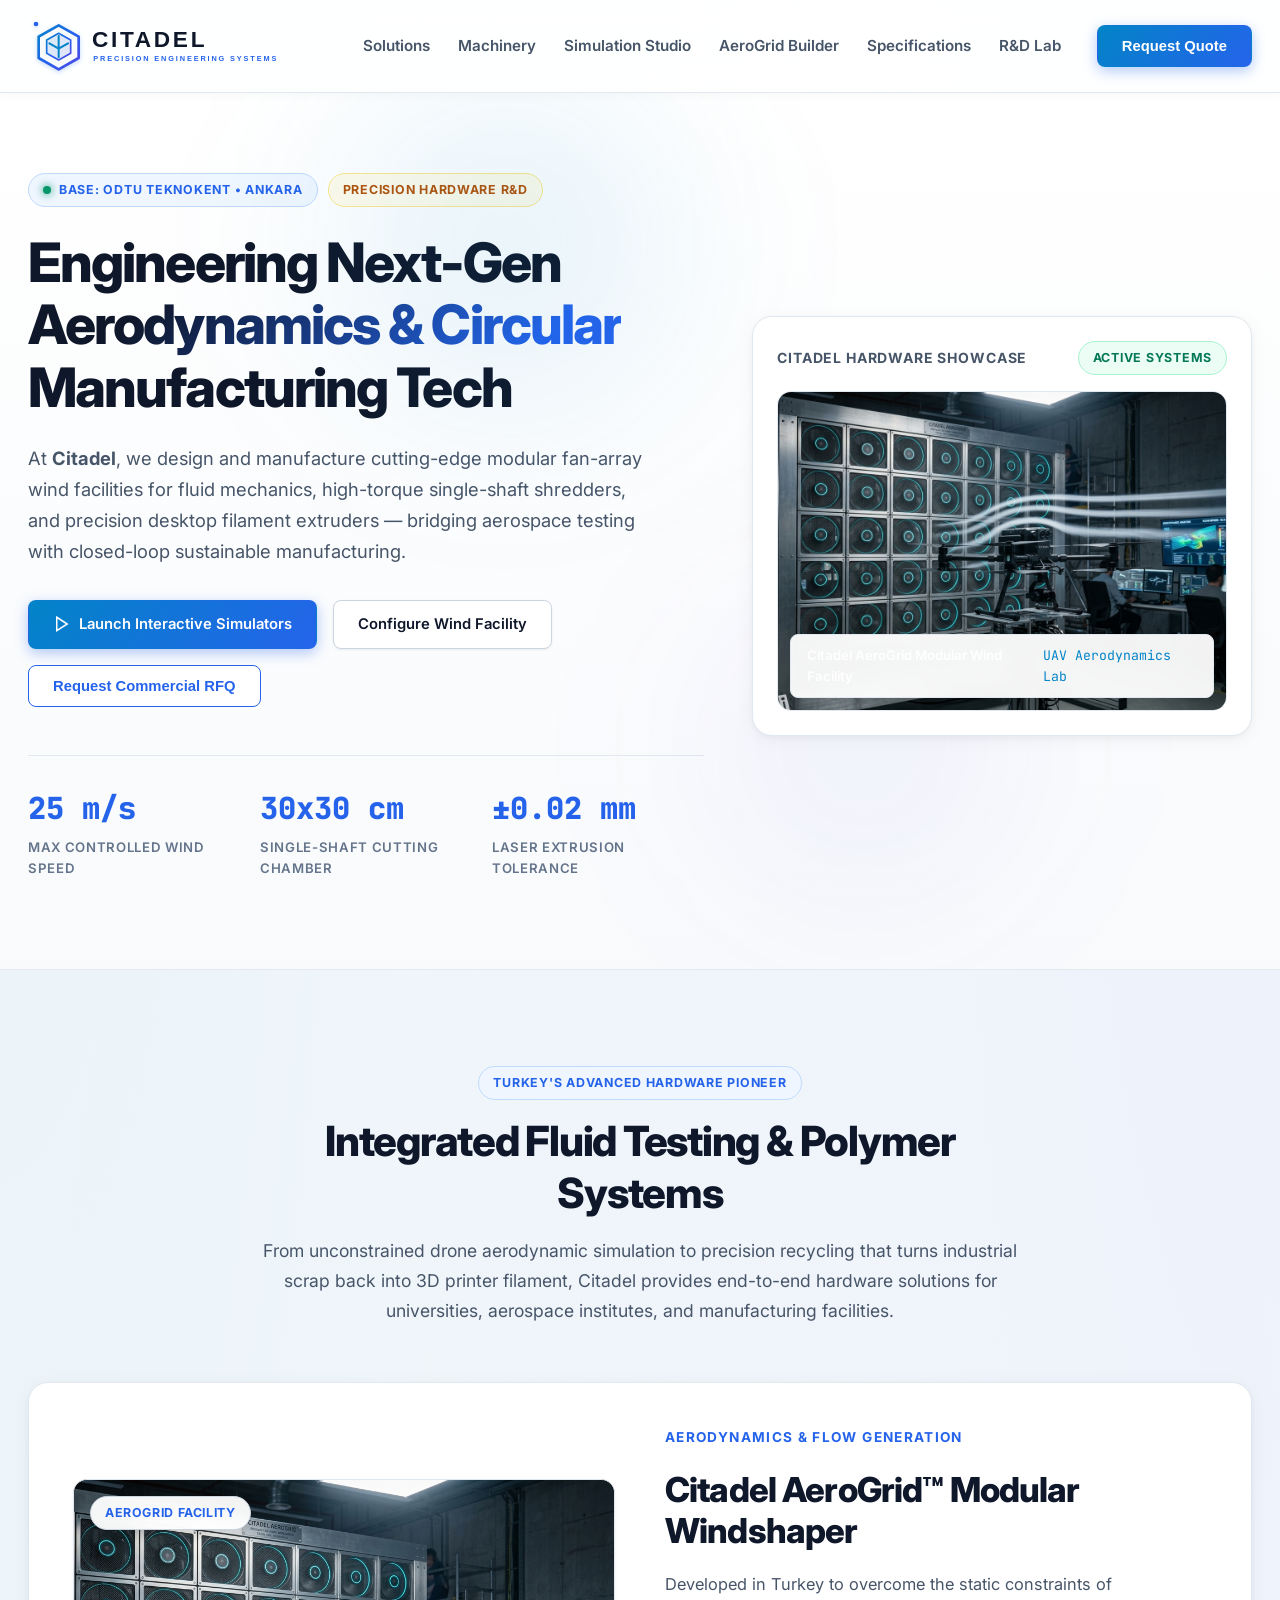
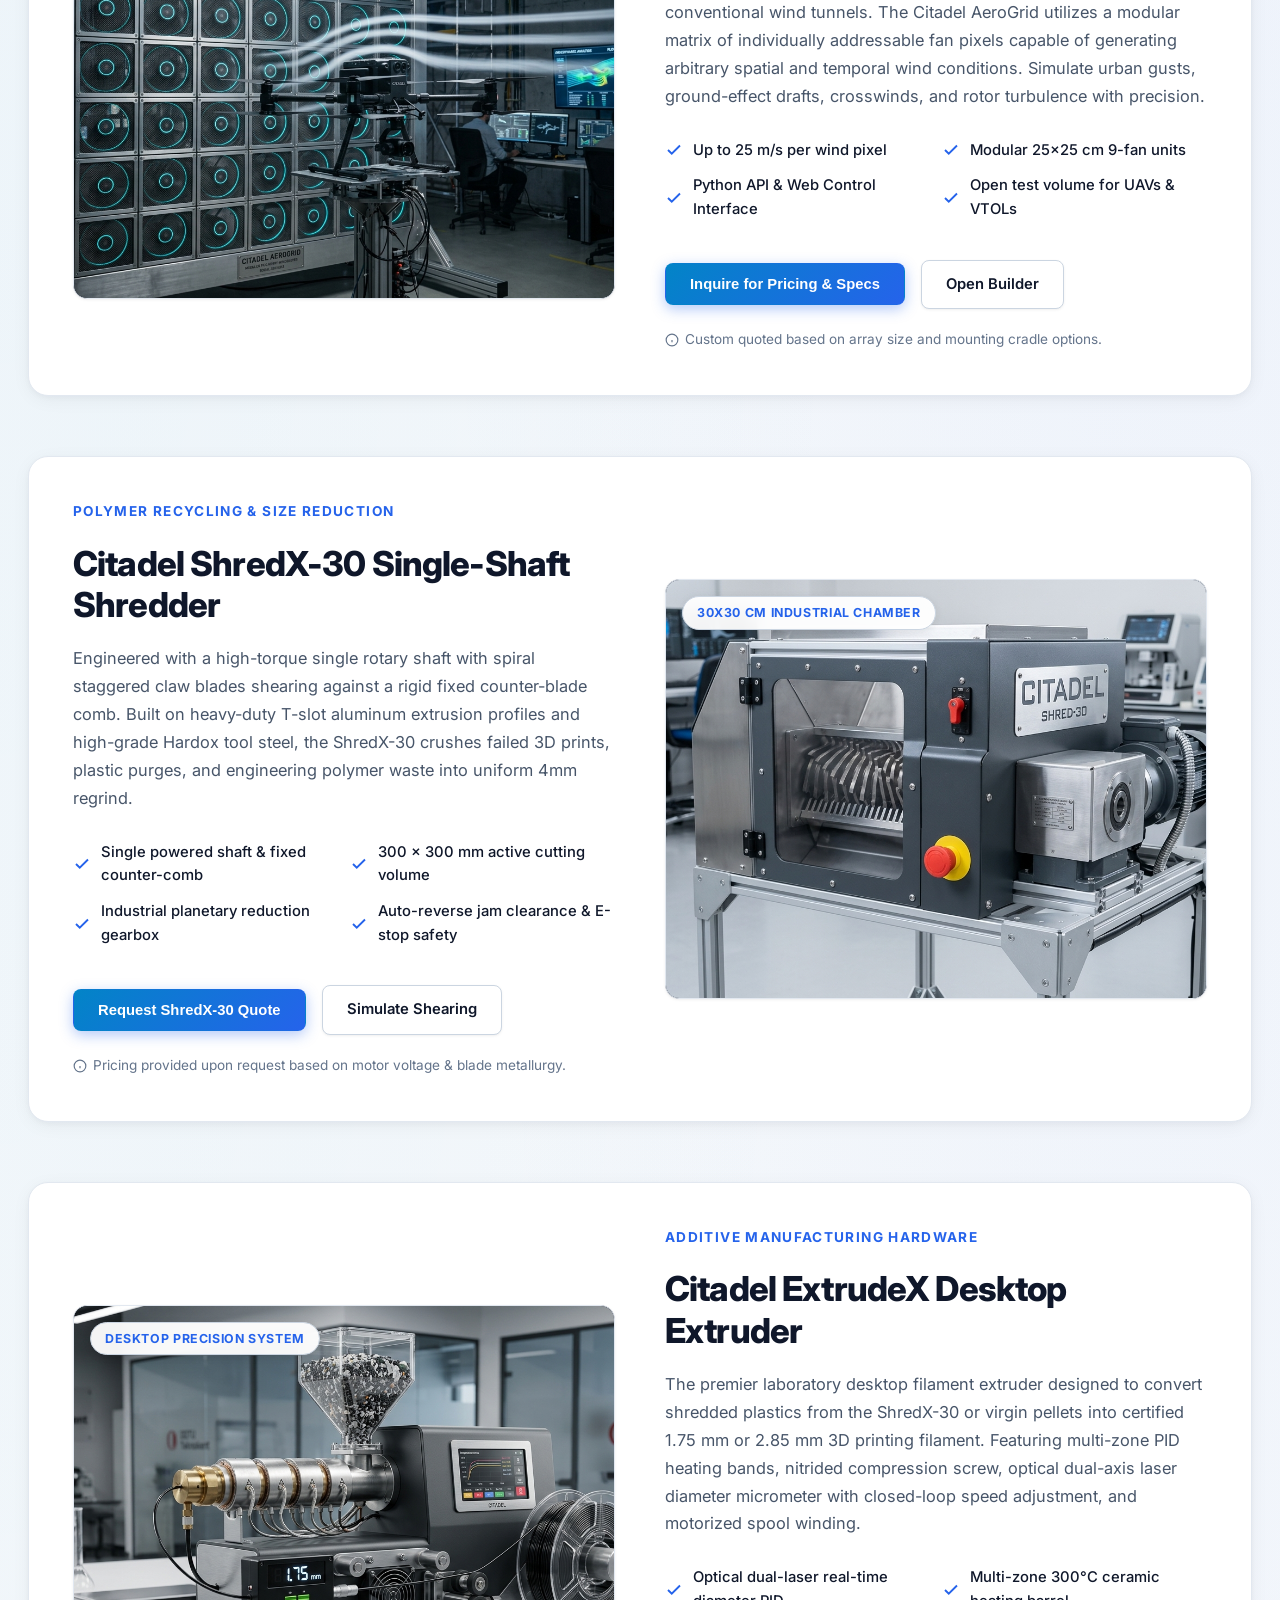
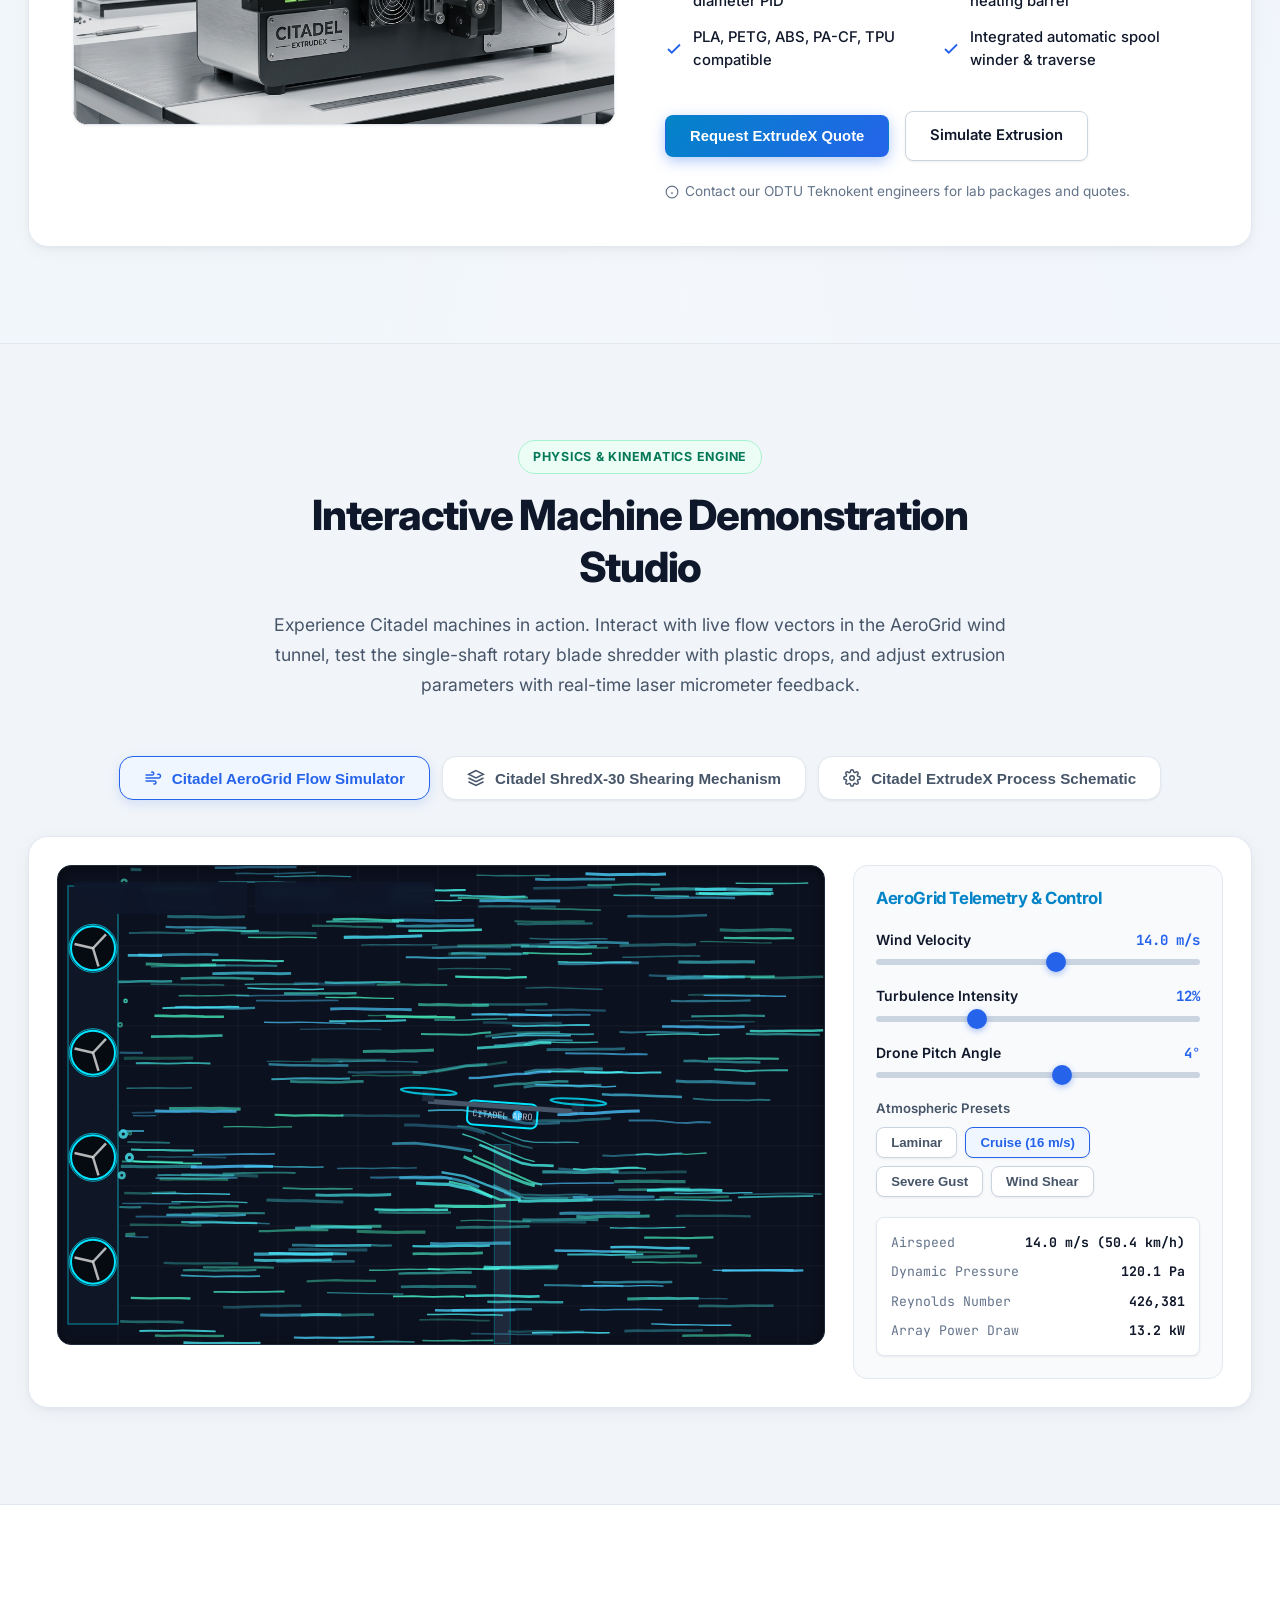
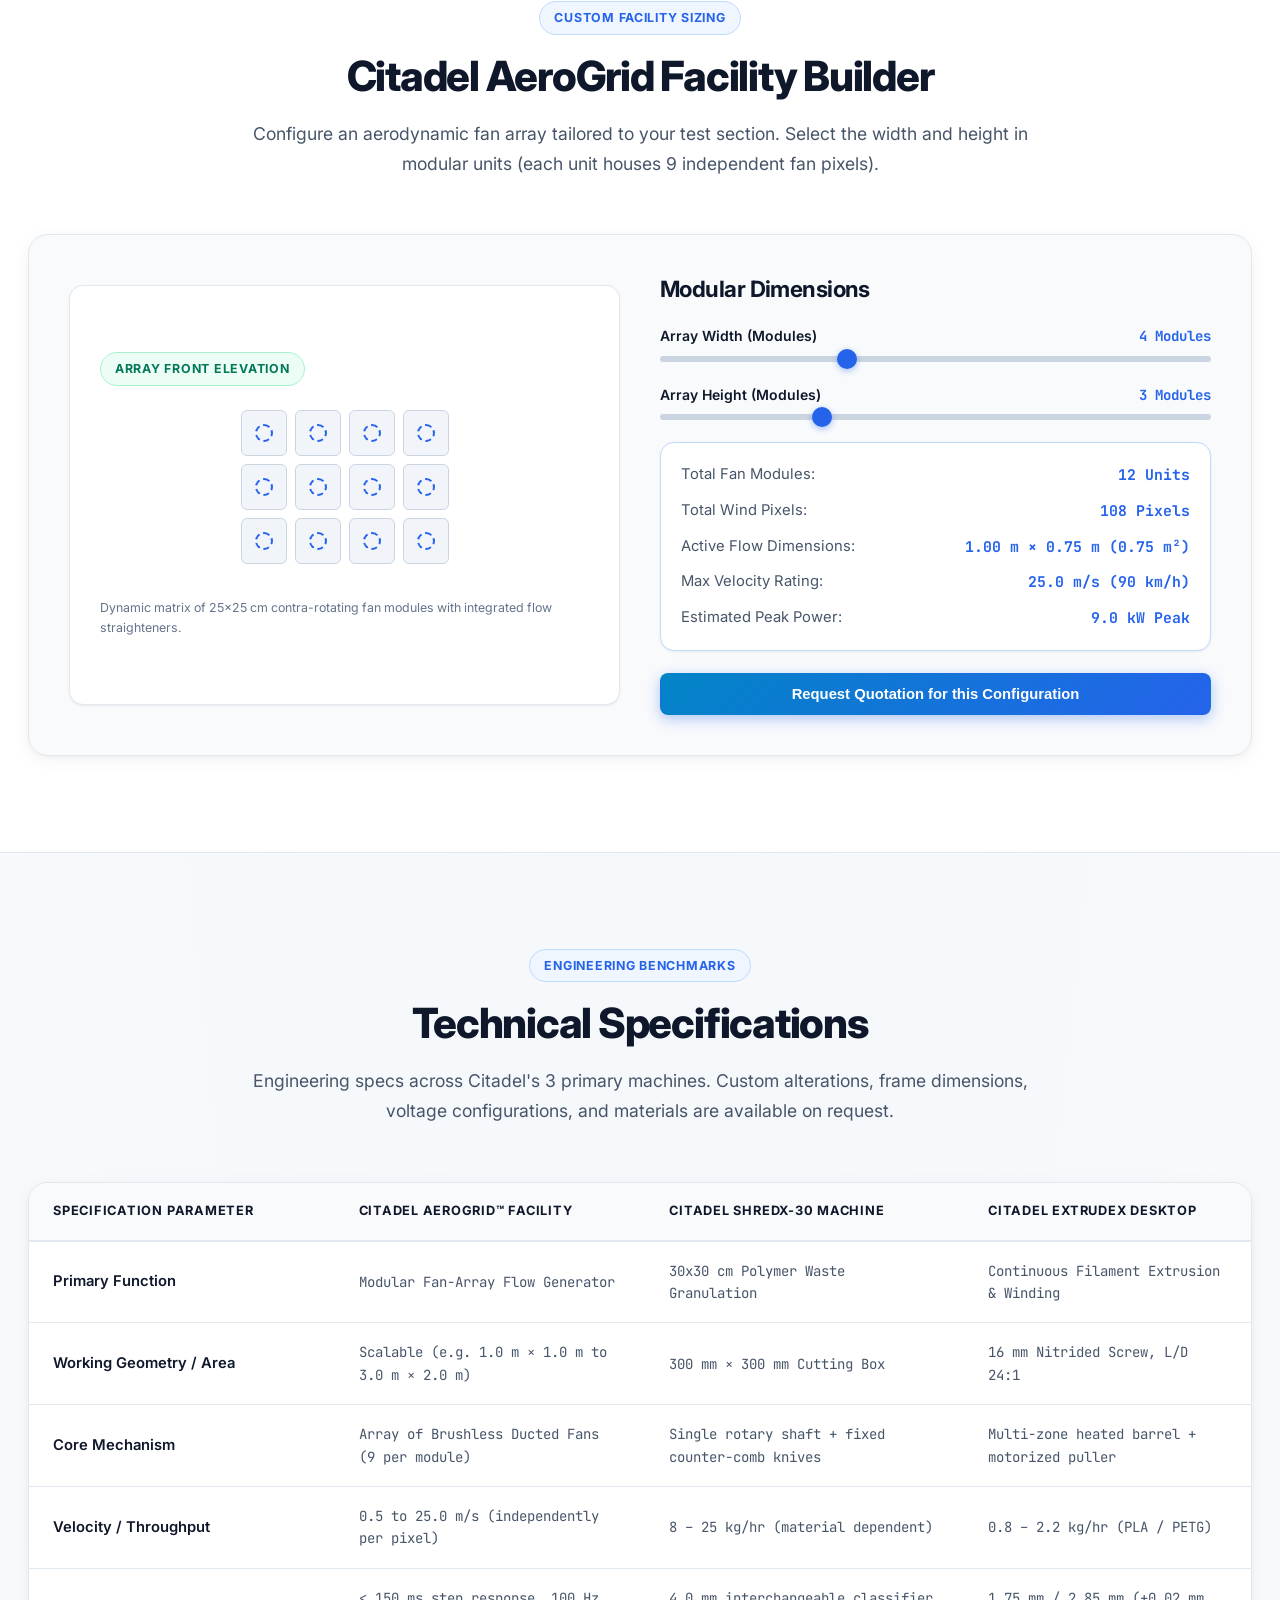
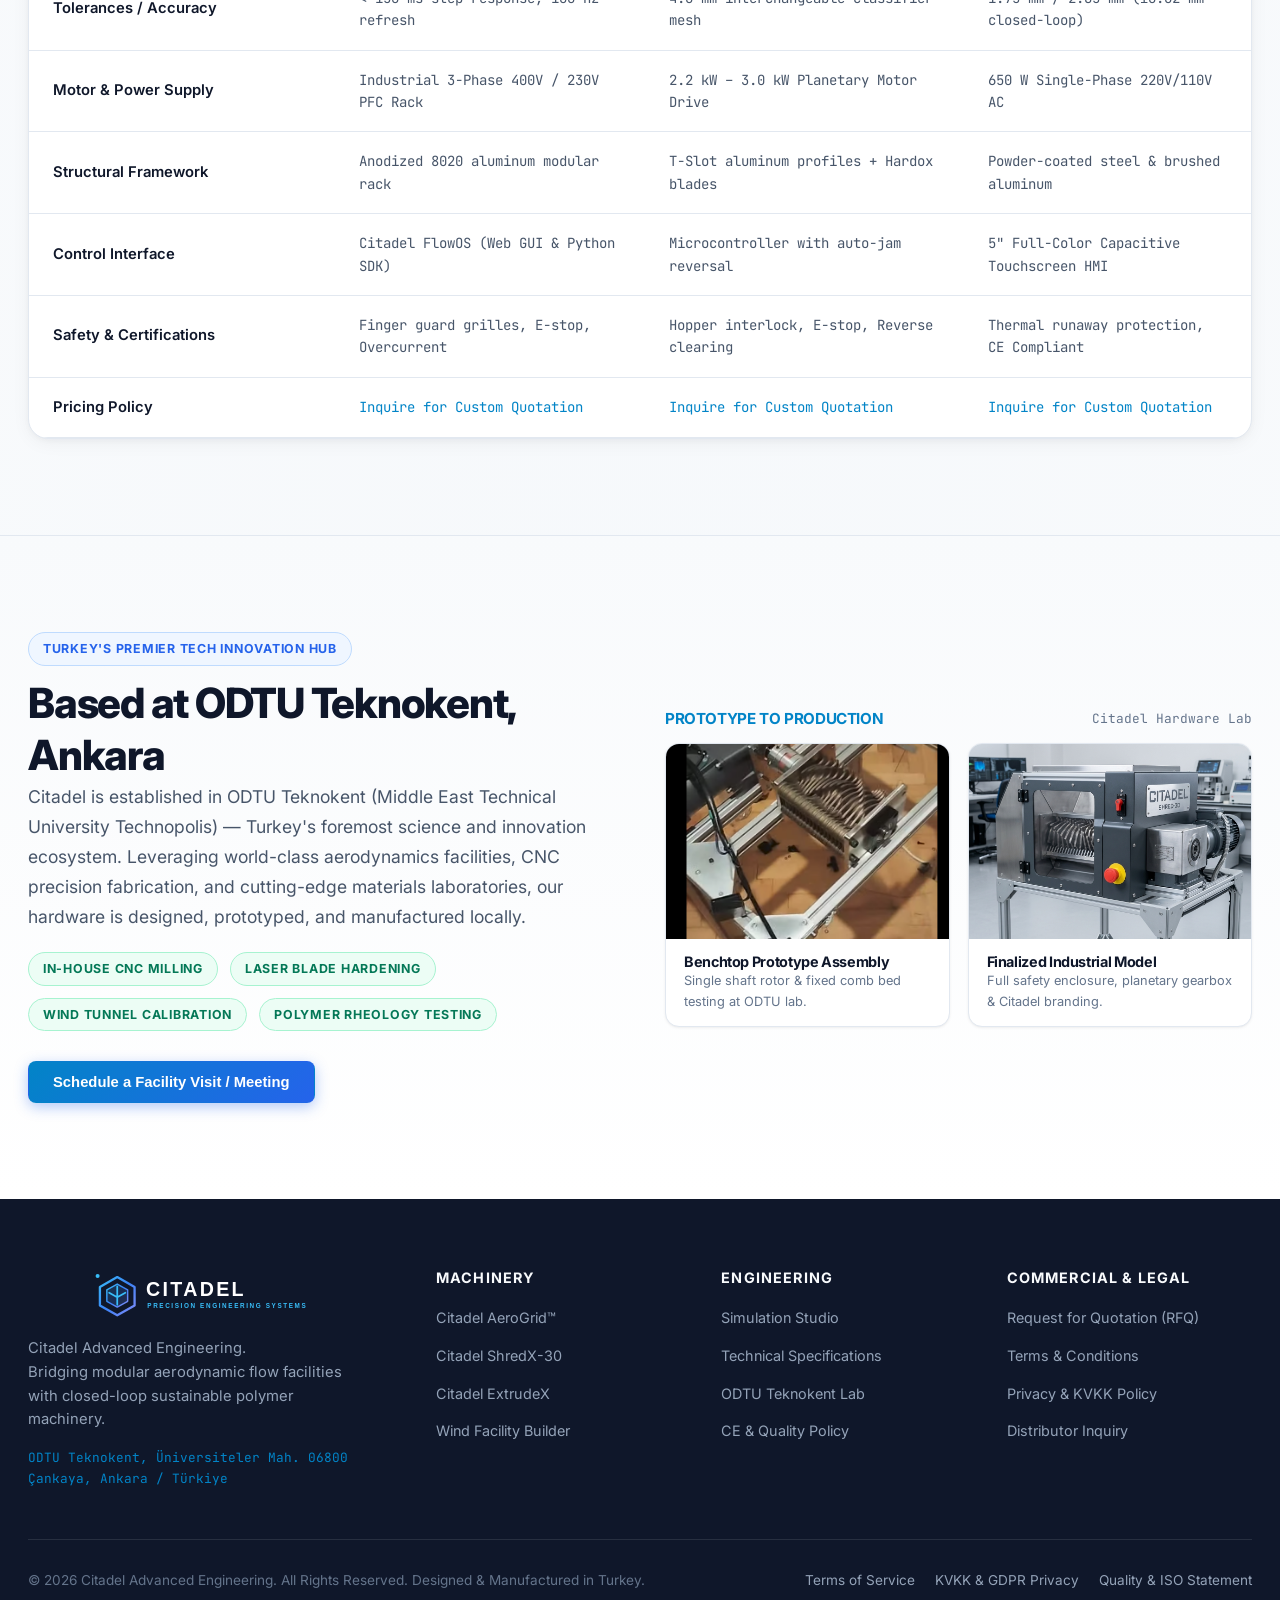
==== commit 7310da61: "Switch to light theme, enlarge logo, and refine brand typography" ====
--- a/index.html
+++ b/index.html
@@ -29,7 +29,7 @@
     <div class="container">
       <div class="nav-wrapper">
         <a href="#hero" class="brand-link">
-          <img src="assets/images/citadel_logo.svg" alt="Citadel Logo" height="44">
+          <img src="assets/images/citadel_logo.svg" alt="Citadel Logo" height="60">
         </a>
 
         <nav class="main-nav" id="mainNav">
@@ -709,7 +709,7 @@
     <div class="container">
       <div class="footer-top">
         <div class="footer-brand">
-          <img src="assets/images/citadel_logo.svg" alt="Citadel" height="42" style="width: auto;">
+          <img src="assets/images/citadel_logo_footer.svg" alt="Citadel" height="52" style="width: auto;">
           <p>
             Citadel Advanced Engineering.<br>
             Bridging modular aerodynamic flow facilities with closed-loop sustainable polymer machinery.
--- a/css/styles.css
+++ b/css/styles.css
@@ -1,42 +1,48 @@
 /* ==========================================================================
-   CITADEL ADVANCED ENGINEERING - MAIN STYLESHEET
+   CITADEL ADVANCED ENGINEERING - LIGHT THEME STYLESHEET
    ODTU Teknokent, Ankara, Turkey
    ========================================================================== */
 
 :root {
-  --bg-primary: #080B11;
-  --bg-secondary: #0D131F;
-  --bg-surface: #131B2B;
-  --bg-card: rgba(19, 27, 43, 0.7);
-  --bg-glass: rgba(15, 23, 42, 0.75);
+  --bg-primary: #F8FAFC;
+  --bg-secondary: #FFFFFF;
+  --bg-surface: #F1F5F9;
+  --bg-surface-hover: #E2E8F0;
+  --bg-card: #FFFFFF;
+  --bg-glass: rgba(255, 255, 255, 0.92);
   
-  --border-subtle: rgba(255, 255, 255, 0.08);
-  --border-bright: rgba(0, 229, 255, 0.35);
-  --border-glow: rgba(0, 229, 255, 0.6);
-
-  --accent-cyan: #00E5FF;
-  --accent-blue: #0077FE;
-  --accent-violet: #8B5CF6;
-  --accent-amber: #F59E0B;
-  --accent-emerald: #10B981;
-  --accent-rose: #F43F5E;
-
-  --text-primary: #F8FAFC;
-  --text-secondary: #94A3B8;
+  --border-subtle: #E2E8F0;
+  --border-bright: #CBD5E1;
+  --border-accent: #3B82F6;
+  --border-glow: rgba(37, 99, 235, 0.25);
+
+  --accent-cyan: #0284C7;
+  --accent-blue: #2563EB;
+  --accent-blue-dark: #1D4ED8;
+  --accent-indigo: #4F46E5;
+  --accent-amber: #D97706;
+  --accent-emerald: #059669;
+  --accent-rose: #E11D48;
+
+  --text-primary: #0F172A;
+  --text-secondary: #475569;
   --text-muted: #64748B;
-  --text-glow: 0 0 20px rgba(0, 229, 255, 0.4);
+  --text-light: #94A3B8;
 
   --font-sans: 'Inter', -apple-system, BlinkMacSystemFont, "Segoe UI", Roboto, "Helvetica Neue", sans-serif;
   --font-mono: 'JetBrains Mono', 'SF Mono', Consolas, Menlo, monospace;
 
-  --radius-sm: 6px;
-  --radius-md: 12px;
-  --radius-lg: 18px;
+  --radius-sm: 8px;
+  --radius-md: 14px;
+  --radius-lg: 20px;
   --radius-full: 9999px;
 
-  --shadow-card: 0 10px 30px -10px rgba(0, 0, 0, 0.5);
-  --shadow-glow: 0 0 25px rgba(0, 229, 255, 0.25);
-  --transition: all 0.25s cubic-bezier(0.16, 1, 0.3, 1);
+  --shadow-subtle: 0 1px 3px 0 rgba(0, 0, 0, 0.06), 0 1px 2px -1px rgba(0, 0, 0, 0.04);
+  --shadow-card: 0 4px 20px -2px rgba(15, 23, 42, 0.06), 0 2px 6px -1px rgba(15, 23, 42, 0.04);
+  --shadow-hover: 0 20px 30px -4px rgba(15, 23, 42, 0.1), 0 8px 12px -3px rgba(15, 23, 42, 0.06);
+  --shadow-primary: 0 4px 14px 0 rgba(37, 99, 235, 0.35);
+
+  --transition: all 0.22s cubic-bezier(0.16, 1, 0.3, 1);
 }
 
 *, *::before, *::after {
@@ -56,33 +62,37 @@
 
 body {
   overflow-x: hidden;
-  background: radial-gradient(circle at 50% 0%, #111B30 0%, #080B11 60%);
+  background-color: var(--bg-primary);
+  background-image: 
+    radial-gradient(at 0% 0%, rgba(2, 132, 199, 0.06) 0px, transparent 50%),
+    radial-gradient(at 100% 0%, rgba(37, 99, 235, 0.06) 0px, transparent 50%),
+    radial-gradient(at 50% 50%, rgba(241, 245, 249, 0.5) 0px, transparent 100%);
   min-height: 100vh;
 }
 
 /* Scrollbar */
 ::-webkit-scrollbar {
-  width: 8px;
-  height: 8px;
+  width: 9px;
+  height: 9px;
 }
 ::-webkit-scrollbar-track {
   background: var(--bg-primary);
 }
 ::-webkit-scrollbar-thumb {
-  background: var(--bg-surface);
-  border-radius: 4px;
-  border: 1px solid var(--border-subtle);
+  background: #CBD5E1;
+  border-radius: 6px;
+  border: 2px solid var(--bg-primary);
 }
 ::-webkit-scrollbar-thumb:hover {
-  background: var(--accent-blue);
+  background: #94A3B8;
 }
 
 /* Typography Utilities */
 h1, h2, h3, h4, h5, h6 {
   font-weight: 700;
-  line-height: 1.2;
+  line-height: 1.25;
   color: var(--text-primary);
-  letter-spacing: -0.02em;
+  letter-spacing: -0.025em;
 }
 
 p {
@@ -90,13 +100,12 @@
 }
 
 a {
-  color: var(--accent-cyan);
+  color: var(--accent-blue);
   text-decoration: none;
   transition: var(--transition);
 }
 a:hover {
-  color: #fff;
-  text-shadow: 0 0 8px var(--accent-cyan);
+  color: var(--accent-blue-dark);
 }
 
 .mono {
@@ -104,62 +113,57 @@
 }
 
 .gradient-text {
-  background: linear-gradient(135deg, #FFFFFF 20%, var(--accent-cyan) 80%);
+  background: linear-gradient(135deg, #0F172A 20%, #2563EB 85%);
   -webkit-background-clip: text;
   -webkit-text-fill-color: transparent;
 }
 
-.gradient-subtext {
-  background: linear-gradient(135deg, var(--accent-cyan) 0%, var(--accent-blue) 50%, var(--accent-violet) 100%);
-  -webkit-background-clip: text;
-  -webkit-text-fill-color: transparent;
-}
-
 .badge {
   display: inline-flex;
   align-items: center;
-  gap: 6px;
-  padding: 4px 12px;
-  font-size: 0.75rem;
-  font-weight: 600;
-  letter-spacing: 0.05em;
+  gap: 8px;
+  padding: 6px 14px;
+  font-size: 0.775rem;
+  font-weight: 700;
+  letter-spacing: 0.06em;
   text-transform: uppercase;
   border-radius: var(--radius-full);
-  background: rgba(0, 229, 255, 0.1);
-  color: var(--accent-cyan);
-  border: 1px solid rgba(0, 229, 255, 0.25);
+  background: #EFF6FF;
+  color: var(--accent-blue);
+  border: 1px solid #BFDBFE;
 }
 
 .badge-amber {
-  background: rgba(245, 158, 11, 0.1);
-  color: var(--accent-amber);
-  border-color: rgba(245, 158, 11, 0.25);
+  background: #FFFBEB;
+  color: #B45309;
+  border-color: #FDE68A;
 }
 
 .badge-emerald {
-  background: rgba(16, 185, 129, 0.1);
-  color: var(--accent-emerald);
-  border-color: rgba(16, 185, 129, 0.25);
+  background: #ECFDF5;
+  color: #047857;
+  border-color: #A7F3D0;
 }
 
 .container {
   width: 100%;
   max-width: 1280px;
   margin: 0 auto;
-  padding: 0 24px;
+  padding: 0 28px;
 }
 
 /* ==========================================================================
-   HEADER & NAVBAR
+   HEADER & NAVBAR (INCREASED LOGO SIZE & VISIBILITY)
    ========================================================================== */
 .site-header {
   position: sticky;
   top: 0;
   z-index: 1000;
-  background: rgba(8, 11, 17, 0.85);
-  backdrop-filter: blur(16px);
-  -webkit-backdrop-filter: blur(16px);
+  background: rgba(255, 255, 255, 0.94);
+  backdrop-filter: blur(14px);
+  -webkit-backdrop-filter: blur(14px);
   border-bottom: 1px solid var(--border-subtle);
+  box-shadow: 0 2px 10px rgba(0, 0, 0, 0.03);
   transition: var(--transition);
 }
 
@@ -167,24 +171,29 @@
   display: flex;
   align-items: center;
   justify-content: space-between;
-  height: 76px;
+  height: 92px; /* Increased height for prominent logo */
 }
 
 .brand-link {
   display: flex;
   align-items: center;
-  gap: 12px;
+  text-decoration: none;
+  transition: transform 0.2s ease;
+}
+.brand-link:hover {
+  transform: scale(1.02);
 }
 
 .brand-link img {
-  height: 44px;
+  height: 60px; /* Substantially increased logo size */
   width: auto;
+  display: block;
 }
 
 .main-nav {
   display: flex;
   align-items: center;
-  gap: 32px;
+  gap: 36px;
 }
 
 .nav-links {
@@ -195,16 +204,16 @@
 }
 
 .nav-link {
-  font-size: 0.925rem;
-  font-weight: 500;
+  font-size: 0.95rem;
+  font-weight: 600;
   color: var(--text-secondary);
   transition: var(--transition);
   position: relative;
-  padding: 6px 0;
+  padding: 8px 0;
 }
 
 .nav-link:hover, .nav-link.active {
-  color: var(--text-primary);
+  color: var(--accent-blue);
 }
 
 .nav-link.active::after, .nav-link:hover::after {
@@ -213,9 +222,9 @@
   bottom: 0;
   left: 0;
   width: 100%;
-  height: 2px;
-  background: var(--accent-cyan);
-  box-shadow: 0 0 8px var(--accent-cyan);
+  height: 2.5px;
+  background: var(--accent-blue);
+  border-radius: 2px;
 }
 
 .nav-actions {
@@ -229,7 +238,7 @@
   align-items: center;
   justify-content: center;
   gap: 8px;
-  padding: 10px 22px;
+  padding: 12px 24px;
   font-size: 0.925rem;
   font-weight: 600;
   border-radius: var(--radius-sm);
@@ -241,36 +250,35 @@
 
 .btn-primary {
   background: linear-gradient(135deg, var(--accent-cyan) 0%, var(--accent-blue) 100%);
-  color: #000;
-  font-weight: 700;
-  box-shadow: 0 4px 18px rgba(0, 229, 255, 0.35);
+  color: #FFFFFF;
+  box-shadow: var(--shadow-primary);
 }
 .btn-primary:hover {
   transform: translateY(-2px);
-  box-shadow: 0 6px 24px rgba(0, 229, 255, 0.5);
-  color: #000;
+  box-shadow: 0 6px 20px rgba(37, 99, 235, 0.45);
+  color: #FFFFFF;
 }
 
 .btn-secondary {
+  background: var(--bg-secondary);
+  color: var(--text-primary);
+  border: 1px solid var(--border-bright);
+  box-shadow: var(--shadow-subtle);
+}
+.btn-secondary:hover {
   background: var(--bg-surface);
-  color: var(--text-primary);
-  border: 1px solid var(--border-subtle);
-}
-.btn-secondary:hover {
-  background: rgba(255, 255, 255, 0.08);
-  border-color: var(--accent-cyan);
-  color: var(--accent-cyan);
+  border-color: var(--accent-blue);
+  color: var(--accent-blue);
 }
 
 .btn-outline {
-  background: transparent;
-  color: var(--accent-cyan);
-  border: 1px solid var(--border-bright);
+  background: #FFFFFF;
+  color: var(--accent-blue);
+  border: 1.5px solid var(--accent-blue);
 }
 .btn-outline:hover {
-  background: rgba(0, 229, 255, 0.1);
-  border-color: var(--accent-cyan);
-  box-shadow: 0 0 15px rgba(0, 229, 255, 0.25);
+  background: #EFF6FF;
+  color: var(--accent-blue-dark);
 }
 
 .mobile-toggle {
@@ -288,18 +296,19 @@
    ========================================================================== */
 .hero-section {
   position: relative;
-  padding: 90px 0 100px;
+  padding: 80px 0 90px;
   overflow: hidden;
   border-bottom: 1px solid var(--border-subtle);
+  background: linear-gradient(180deg, #FFFFFF 0%, #F8FAFC 100%);
 }
 
 .hero-glow-1 {
   position: absolute;
-  top: -120px;
+  top: -100px;
   left: 20%;
   width: 500px;
   height: 500px;
-  background: radial-gradient(circle, rgba(0, 229, 255, 0.15) 0%, transparent 70%);
+  background: radial-gradient(circle, rgba(2, 132, 199, 0.12) 0%, transparent 70%);
   pointer-events: none;
   filter: blur(80px);
 }
@@ -310,14 +319,14 @@
   right: 15%;
   width: 450px;
   height: 450px;
-  background: radial-gradient(circle, rgba(139, 92, 246, 0.12) 0%, transparent 70%);
+  background: radial-gradient(circle, rgba(79, 70, 229, 0.08) 0%, transparent 70%);
   pointer-events: none;
   filter: blur(90px);
 }
 
 .hero-grid {
   display: grid;
-  grid-template-columns: 1.2fr 0.8fr;
+  grid-template-columns: 1.15fr 0.85fr;
   gap: 48px;
   align-items: center;
 }
@@ -329,16 +338,18 @@
 }
 
 .hero-tag {
-  display: inline-flex;
-  align-items: center;
-  gap: 8px;
+  display: flex;
+  flex-wrap: wrap;
+  align-items: center;
+  gap: 10px;
 }
 
 .hero-title {
-  font-size: 3.5rem;
+  font-size: 3.4rem;
   font-weight: 800;
-  letter-spacing: -0.03em;
-  line-height: 1.1;
+  letter-spacing: -0.035em;
+  line-height: 1.15;
+  color: #0F172A;
 }
 
 .hero-desc {
@@ -371,9 +382,9 @@
 }
 
 .hero-stat-card .num {
-  font-size: 1.85rem;
+  font-size: 1.9rem;
   font-weight: 800;
-  color: var(--text-primary);
+  color: var(--accent-blue);
   font-family: var(--font-mono);
 }
 
@@ -381,28 +392,18 @@
   font-size: 0.825rem;
   color: var(--text-muted);
   text-transform: uppercase;
+  font-weight: 600;
   letter-spacing: 0.05em;
 }
 
 .hero-visual-card {
   position: relative;
-  background: var(--bg-card);
+  background: #FFFFFF;
   border: 1px solid var(--border-subtle);
   border-radius: var(--radius-lg);
   padding: 24px;
   box-shadow: var(--shadow-card);
-  backdrop-filter: blur(12px);
   overflow: hidden;
-}
-
-.hero-visual-card::before {
-  content: '';
-  position: absolute;
-  top: 0;
-  left: 0;
-  right: 0;
-  height: 2px;
-  background: linear-gradient(90deg, transparent, var(--accent-cyan), transparent);
 }
 
 .hero-visual-header {
@@ -413,11 +414,11 @@
 }
 
 .hero-visual-title {
-  font-size: 0.9rem;
-  font-weight: 600;
+  font-size: 0.875rem;
+  font-weight: 700;
   text-transform: uppercase;
   letter-spacing: 0.06em;
-  color: var(--accent-cyan);
+  color: var(--text-secondary);
 }
 
 .pulse-dot {
@@ -425,7 +426,7 @@
   height: 8px;
   border-radius: 50%;
   background: var(--accent-emerald);
-  box-shadow: 0 0 10px var(--accent-emerald);
+  box-shadow: 0 0 8px var(--accent-emerald);
   animation: pulse 2s infinite;
 }
 
@@ -437,10 +438,11 @@
 .hero-image-frame {
   position: relative;
   width: 100%;
-  height: 310px;
+  height: 320px;
   border-radius: var(--radius-md);
   overflow: hidden;
   border: 1px solid var(--border-subtle);
+  background: #0F172A;
 }
 
 .hero-image-frame img {
@@ -459,29 +461,30 @@
   bottom: 12px;
   left: 12px;
   right: 12px;
-  background: rgba(8, 11, 17, 0.85);
+  background: rgba(255, 255, 255, 0.95);
   backdrop-filter: blur(10px);
-  padding: 10px 14px;
+  padding: 10px 16px;
   border-radius: var(--radius-sm);
   border: 1px solid var(--border-subtle);
   display: flex;
   justify-content: space-between;
   align-items: center;
-  font-size: 0.8rem;
+  font-size: 0.825rem;
+  box-shadow: 0 4px 12px rgba(0, 0, 0, 0.08);
 }
 
 /* ==========================================================================
    SECTION COMMON
    ========================================================================== */
 section {
-  padding: 100px 0;
+  padding: 96px 0;
   position: relative;
 }
 
 .section-header {
   text-align: center;
-  max-width: 760px;
-  margin: 0 auto 60px;
+  max-width: 780px;
+  margin: 0 auto 56px;
   display: flex;
   flex-direction: column;
   gap: 16px;
@@ -491,11 +494,12 @@
 .section-title {
   font-size: 2.6rem;
   font-weight: 800;
-  letter-spacing: -0.025em;
+  letter-spacing: -0.03em;
+  color: #0F172A;
 }
 
 .section-desc {
-  font-size: 1.075rem;
+  font-size: 1.1rem;
   color: var(--text-secondary);
   line-height: 1.7;
 }
@@ -506,7 +510,7 @@
 .product-showcase-grid {
   display: flex;
   flex-direction: column;
-  gap: 70px;
+  gap: 60px;
 }
 
 .product-feature-card {
@@ -514,20 +518,19 @@
   grid-template-columns: 1fr 1fr;
   gap: 50px;
   align-items: center;
-  background: var(--bg-card);
+  background: #FFFFFF;
   border: 1px solid var(--border-subtle);
   border-radius: var(--radius-lg);
   padding: 44px;
   position: relative;
   overflow: hidden;
   box-shadow: var(--shadow-card);
-  backdrop-filter: blur(16px);
   transition: var(--transition);
 }
 
 .product-feature-card:hover {
-  border-color: var(--border-bright);
-  box-shadow: 0 15px 40px -10px rgba(0, 229, 255, 0.15);
+  border-color: #BFDBFE;
+  box-shadow: var(--shadow-hover);
 }
 
 .product-feature-card.reverse {
@@ -545,8 +548,9 @@
   border-radius: var(--radius-md);
   overflow: hidden;
   border: 1px solid var(--border-subtle);
-  background: #000;
+  background: #0F172A;
   height: 420px;
+  box-shadow: var(--shadow-subtle);
 }
 
 .product-media-column img {
@@ -564,16 +568,17 @@
   position: absolute;
   top: 16px;
   left: 16px;
-  background: rgba(8, 11, 17, 0.85);
+  background: rgba(255, 255, 255, 0.95);
   backdrop-filter: blur(8px);
   border: 1px solid var(--border-bright);
   padding: 6px 14px;
   border-radius: var(--radius-full);
-  font-size: 0.75rem;
+  font-size: 0.775rem;
   font-weight: 700;
-  color: var(--accent-cyan);
+  color: var(--accent-blue);
   text-transform: uppercase;
   letter-spacing: 0.05em;
+  box-shadow: 0 2px 8px rgba(0, 0, 0, 0.08);
 }
 
 .product-info-column {
@@ -586,14 +591,15 @@
   font-size: 0.85rem;
   text-transform: uppercase;
   letter-spacing: 0.1em;
-  color: var(--accent-cyan);
+  color: var(--accent-blue);
   font-weight: 700;
 }
 
 .product-heading {
-  font-size: 2.1rem;
+  font-size: 2.15rem;
   font-weight: 800;
   line-height: 1.2;
+  color: #0F172A;
 }
 
 .product-narrative {
@@ -614,12 +620,13 @@
   display: flex;
   align-items: center;
   gap: 10px;
-  font-size: 0.9rem;
+  font-size: 0.925rem;
+  font-weight: 500;
   color: var(--text-primary);
 }
 
 .product-highlights li svg {
-  color: var(--accent-cyan);
+  color: var(--accent-blue);
   flex-shrink: 0;
 }
 
@@ -642,7 +649,7 @@
    INTERACTIVE SIMULATION STUDIO
    ========================================================================== */
 .studio-section {
-  background: linear-gradient(180deg, var(--bg-primary) 0%, #0F1626 50%, var(--bg-primary) 100%);
+  background: #F1F5F9;
   border-top: 1px solid var(--border-subtle);
   border-bottom: 1px solid var(--border-subtle);
 }
@@ -651,12 +658,12 @@
   display: flex;
   justify-content: center;
   gap: 12px;
-  margin-bottom: 40px;
+  margin-bottom: 36px;
   flex-wrap: wrap;
 }
 
 .studio-tab-btn {
-  background: var(--bg-surface);
+  background: #FFFFFF;
   color: var(--text-secondary);
   border: 1px solid var(--border-subtle);
   padding: 12px 24px;
@@ -668,27 +675,27 @@
   align-items: center;
   gap: 10px;
   transition: var(--transition);
+  box-shadow: var(--shadow-subtle);
 }
 
 .studio-tab-btn:hover {
   color: var(--text-primary);
-  border-color: var(--border-bright);
+  border-color: var(--accent-blue);
 }
 
 .studio-tab-btn.active {
-  background: rgba(0, 229, 255, 0.12);
-  color: var(--accent-cyan);
-  border-color: var(--accent-cyan);
-  box-shadow: 0 0 20px rgba(0, 229, 255, 0.2);
+  background: #EFF6FF;
+  color: var(--accent-blue);
+  border-color: var(--accent-blue);
+  box-shadow: 0 4px 12px rgba(37, 99, 235, 0.15);
 }
 
 .simulator-viewport {
-  background: var(--bg-surface);
+  background: #FFFFFF;
   border: 1px solid var(--border-subtle);
   border-radius: var(--radius-lg);
   padding: 28px;
   box-shadow: var(--shadow-card);
-  backdrop-filter: blur(16px);
   position: relative;
 }
 
@@ -697,7 +704,7 @@
 }
 .sim-pane.active {
   display: block;
-  animation: fadeIn 0.4s ease;
+  animation: fadeIn 0.3s ease;
 }
 
 @keyframes fadeIn {
@@ -715,10 +722,11 @@
   position: relative;
   width: 100%;
   height: 480px;
-  background: #06090F;
+  background: #0B111E; /* High-contrast technical dark viewport for crisp particle streamlines */
   border-radius: var(--radius-md);
-  border: 1px solid var(--border-subtle);
+  border: 1px solid #1E293B;
   overflow: hidden;
+  box-shadow: inset 0 2px 10px rgba(0, 0, 0, 0.5);
 }
 
 canvas {
@@ -736,21 +744,21 @@
 }
 
 .canvas-badge {
-  background: rgba(8, 11, 17, 0.8);
-  border: 1px solid var(--border-subtle);
+  background: rgba(15, 23, 42, 0.85);
+  border: 1px solid rgba(255, 255, 255, 0.15);
   backdrop-filter: blur(6px);
-  padding: 4px 10px;
+  padding: 5px 12px;
   border-radius: var(--radius-sm);
-  font-size: 0.75rem;
+  font-size: 0.775rem;
   font-family: var(--font-mono);
-  color: var(--text-secondary);
+  color: #E2E8F0;
 }
 
 .sim-controls-panel {
   display: flex;
   flex-direction: column;
-  gap: 22px;
-  background: rgba(8, 11, 17, 0.6);
+  gap: 20px;
+  background: #F8FAFC;
   padding: 22px;
   border-radius: var(--radius-md);
   border: 1px solid var(--border-subtle);
@@ -766,36 +774,37 @@
   display: flex;
   justify-content: space-between;
   align-items: center;
-  font-size: 0.85rem;
+  font-size: 0.875rem;
   font-weight: 600;
   color: var(--text-primary);
 }
 
 .control-val {
-  color: var(--accent-cyan);
+  color: var(--accent-blue);
   font-family: var(--font-mono);
+  font-weight: 700;
 }
 
 input[type="range"] {
   -webkit-appearance: none;
   width: 100%;
   height: 6px;
-  background: #1A2438;
+  background: #CBD5E1;
   border-radius: 3px;
   outline: none;
 }
 input[type="range"]::-webkit-slider-thumb {
   -webkit-appearance: none;
-  width: 18px;
-  height: 18px;
+  width: 20px;
+  height: 20px;
   border-radius: 50%;
-  background: var(--accent-cyan);
+  background: var(--accent-blue);
   cursor: pointer;
-  box-shadow: 0 0 10px var(--accent-cyan);
+  box-shadow: 0 2px 6px rgba(37, 99, 235, 0.4);
   transition: transform 0.15s;
 }
 input[type="range"]::-webkit-slider-thumb:hover {
-  transform: scale(1.2);
+  transform: scale(1.15);
 }
 
 .sim-button-row {
@@ -805,53 +814,56 @@
 }
 
 .btn-chip {
-  background: #131E33;
-  border: 1px solid var(--border-subtle);
+  background: #FFFFFF;
+  border: 1px solid var(--border-bright);
   color: var(--text-secondary);
-  padding: 6px 12px;
+  padding: 7px 14px;
   border-radius: var(--radius-sm);
-  font-size: 0.8rem;
-  font-weight: 500;
+  font-size: 0.825rem;
+  font-weight: 600;
   cursor: pointer;
   transition: var(--transition);
+  box-shadow: var(--shadow-subtle);
 }
 .btn-chip:hover {
-  color: var(--text-primary);
-  border-color: var(--accent-cyan);
+  color: var(--accent-blue);
+  border-color: var(--accent-blue);
 }
 .btn-chip.active {
-  background: rgba(0, 229, 255, 0.15);
-  color: var(--accent-cyan);
-  border-color: var(--accent-cyan);
+  background: #EFF6FF;
+  color: var(--accent-blue);
+  border-color: var(--accent-blue);
 }
 
 .sim-telemetry-box {
-  background: #090E17;
+  background: #FFFFFF;
   border: 1px solid var(--border-subtle);
   border-radius: var(--radius-sm);
   padding: 14px;
   display: flex;
   flex-direction: column;
   gap: 8px;
+  box-shadow: var(--shadow-subtle);
 }
 
 .telemetry-row {
   display: flex;
   justify-content: space-between;
-  font-size: 0.8rem;
+  font-size: 0.825rem;
   font-family: var(--font-mono);
   color: var(--text-muted);
 }
 .telemetry-row span:last-child {
   color: var(--text-primary);
-  font-weight: 600;
+  font-weight: 700;
 }
 
 /* ==========================================================================
    WINDSHAPER CONFIGURATOR
    ========================================================================== */
 .configurator-section {
-  background: radial-gradient(circle at 50% 50%, #10192A 0%, var(--bg-primary) 70%);
+  background: #FFFFFF;
+  border-bottom: 1px solid var(--border-subtle);
 }
 
 .configurator-grid {
@@ -859,11 +871,11 @@
   grid-template-columns: 1fr 1fr;
   gap: 40px;
   align-items: center;
-  background: var(--bg-card);
+  background: #F8FAFC;
   border: 1px solid var(--border-subtle);
   border-radius: var(--radius-lg);
   padding: 40px;
-  backdrop-filter: blur(16px);
+  box-shadow: var(--shadow-card);
 }
 
 .config-preview-panel {
@@ -871,40 +883,40 @@
   flex-direction: column;
   align-items: center;
   justify-content: center;
-  background: #070B12;
+  background: #FFFFFF;
   border: 1px solid var(--border-subtle);
   border-radius: var(--radius-md);
   padding: 30px;
   min-height: 420px;
-  position: relative;
+  box-shadow: var(--shadow-subtle);
 }
 
 .fan-matrix-display {
   display: grid;
-  gap: 6px;
-  margin: 20px 0;
+  gap: 8px;
+  margin: 24px 0;
   max-width: 100%;
 }
 
 .fan-matrix-cell {
-  background: #111B2C;
-  border: 1px solid rgba(0, 229, 255, 0.25);
-  border-radius: 4px;
+  background: #F1F5F9;
+  border: 1.5px solid #CBD5E1;
+  border-radius: 6px;
   display: flex;
   align-items: center;
   justify-content: center;
-  width: 44px;
-  height: 44px;
+  width: 46px;
+  height: 46px;
   position: relative;
   transition: all 0.2s ease;
 }
 
 .fan-matrix-cell::after {
   content: '';
-  width: 16px;
-  height: 16px;
+  width: 18px;
+  height: 18px;
   border-radius: 50%;
-  border: 1.5px dashed var(--accent-cyan);
+  border: 2px dashed var(--accent-blue);
   animation: fanSpin 2s linear infinite;
 }
 
@@ -913,9 +925,9 @@
 }
 
 .fan-matrix-cell:hover {
-  background: rgba(0, 229, 255, 0.2);
-  border-color: var(--accent-cyan);
-  box-shadow: 0 0 10px rgba(0, 229, 255, 0.4);
+  background: #EFF6FF;
+  border-color: var(--accent-blue);
+  box-shadow: 0 0 10px rgba(37, 99, 235, 0.25);
 }
 
 .config-options-panel {
@@ -925,19 +937,20 @@
 }
 
 .config-summary-card {
-  background: rgba(0, 229, 255, 0.05);
-  border: 1px solid rgba(0, 229, 255, 0.2);
+  background: #FFFFFF;
+  border: 1px solid #BFDBFE;
   border-radius: var(--radius-md);
-  padding: 18px;
-  display: flex;
-  flex-direction: column;
-  gap: 10px;
+  padding: 20px;
+  display: flex;
+  flex-direction: column;
+  gap: 12px;
+  box-shadow: var(--shadow-subtle);
 }
 
 .config-summary-row {
   display: flex;
   justify-content: space-between;
-  font-size: 0.9rem;
+  font-size: 0.925rem;
 }
 
 .config-summary-row .label {
@@ -946,7 +959,7 @@
 
 .config-summary-row .val {
   font-weight: 700;
-  color: var(--accent-cyan);
+  color: var(--accent-blue);
   font-family: var(--font-mono);
 }
 
@@ -954,12 +967,11 @@
    TECHNICAL SPECIFICATIONS TABLE
    ========================================================================== */
 .specs-table-wrapper {
-  background: var(--bg-card);
+  background: #FFFFFF;
   border: 1px solid var(--border-subtle);
   border-radius: var(--radius-lg);
   overflow-x: auto;
   box-shadow: var(--shadow-card);
-  backdrop-filter: blur(12px);
 }
 
 .specs-table {
@@ -970,21 +982,22 @@
 }
 
 .specs-table th, .specs-table td {
-  padding: 16px 22px;
+  padding: 18px 24px;
   border-bottom: 1px solid var(--border-subtle);
 }
 
 .specs-table th {
-  background: rgba(13, 19, 31, 0.9);
-  color: var(--accent-cyan);
+  background: #F8FAFC;
+  color: var(--text-primary);
   font-weight: 700;
   text-transform: uppercase;
   font-size: 0.8rem;
   letter-spacing: 0.06em;
+  border-bottom: 2px solid var(--border-subtle);
 }
 
 .specs-table tr:hover td {
-  background: rgba(255, 255, 255, 0.02);
+  background: #F8FAFC;
 }
 
 .specs-table td:first-child {
@@ -1004,7 +1017,8 @@
    ========================================================================== */
 .teknokent-section {
   position: relative;
-  background: linear-gradient(180deg, #090E17 0%, #101726 100%);
+  background: linear-gradient(180deg, #F8FAFC 0%, #FFFFFF 100%);
+  border-top: 1px solid var(--border-subtle);
 }
 
 .teknokent-grid {
@@ -1024,21 +1038,22 @@
 .prototype-comparison-grid {
   display: grid;
   grid-template-columns: 1fr 1fr;
-  gap: 16px;
+  gap: 18px;
 }
 
 .prototype-card {
-  background: var(--bg-surface);
+  background: #FFFFFF;
   border: 1px solid var(--border-subtle);
   border-radius: var(--radius-md);
   overflow: hidden;
   display: flex;
   flex-direction: column;
+  box-shadow: var(--shadow-subtle);
 }
 
 .prototype-card img {
   width: 100%;
-  height: 190px;
+  height: 195px;
   object-fit: cover;
   transition: transform 0.4s ease;
 }
@@ -1047,16 +1062,16 @@
 }
 
 .prototype-card-body {
-  padding: 12px 16px;
+  padding: 14px 18px;
 }
 
 .prototype-card-body h4 {
-  font-size: 0.875rem;
+  font-size: 0.9rem;
   color: var(--text-primary);
 }
 
 .prototype-card-body p {
-  font-size: 0.775rem;
+  font-size: 0.8rem;
   color: var(--text-muted);
 }
 
@@ -1064,8 +1079,8 @@
    FOOTER
    ========================================================================== */
 .site-footer {
-  background: #05070C;
-  border-top: 1px solid var(--border-subtle);
+  background: #0F172A;
+  color: #F8FAFC;
   padding: 70px 0 30px;
 }
 
@@ -1083,16 +1098,16 @@
 }
 
 .footer-brand p {
-  font-size: 0.9rem;
-  color: var(--text-muted);
-  max-width: 320px;
+  font-size: 0.925rem;
+  color: #94A3B8;
+  max-width: 340px;
 }
 
 .footer-col h4 {
   font-size: 0.9rem;
   text-transform: uppercase;
   letter-spacing: 0.08em;
-  color: var(--text-primary);
+  color: #F8FAFC;
   margin-bottom: 18px;
 }
 
@@ -1100,16 +1115,16 @@
   list-style: none;
   display: flex;
   flex-direction: column;
-  gap: 10px;
+  gap: 12px;
 }
 
 .footer-links a {
-  color: var(--text-secondary);
-  font-size: 0.875rem;
+  color: #94A3B8;
+  font-size: 0.9rem;
   cursor: pointer;
 }
 .footer-links a:hover {
-  color: var(--accent-cyan);
+  color: #38BDF8;
 }
 
 .footer-bottom {
@@ -1117,9 +1132,9 @@
   justify-content: space-between;
   align-items: center;
   padding-top: 30px;
-  border-top: 1px solid var(--border-subtle);
-  font-size: 0.825rem;
-  color: var(--text-muted);
+  border-top: 1px solid rgba(255, 255, 255, 0.1);
+  font-size: 0.85rem;
+  color: #64748B;
   flex-wrap: wrap;
   gap: 16px;
 }
@@ -1127,6 +1142,12 @@
 .footer-legal-links {
   display: flex;
   gap: 20px;
+}
+.footer-legal-links a {
+  color: #94A3B8;
+}
+.footer-legal-links a:hover {
+  color: #38BDF8;
 }
 
 /* ==========================================================================
@@ -1135,9 +1156,9 @@
 .modal-backdrop {
   position: fixed;
   inset: 0;
-  background: rgba(4, 7, 13, 0.85);
-  backdrop-filter: blur(10px);
-  -webkit-backdrop-filter: blur(10px);
+  background: rgba(15, 23, 42, 0.65);
+  backdrop-filter: blur(8px);
+  -webkit-backdrop-filter: blur(8px);
   z-index: 2000;
   display: flex;
   align-items: center;
@@ -1154,14 +1175,14 @@
 }
 
 .modal-card {
-  background: #0E1524;
-  border: 1px solid var(--border-bright);
+  background: #FFFFFF;
+  border: 1px solid var(--border-subtle);
   border-radius: var(--radius-lg);
   width: 100%;
   max-width: 680px;
   max-height: 90vh;
   overflow-y: auto;
-  box-shadow: 0 25px 60px rgba(0, 0, 0, 0.8), 0 0 40px rgba(0, 229, 255, 0.15);
+  box-shadow: 0 25px 60px rgba(0, 0, 0, 0.25);
   transform: translateY(20px) scale(0.96);
   transition: all 0.3s cubic-bezier(0.16, 1, 0.3, 1);
   display: flex;
@@ -1178,27 +1199,27 @@
   display: flex;
   align-items: center;
   justify-content: space-between;
-  background: #111A2C;
+  background: #F8FAFC;
 }
 
 .modal-title {
   font-size: 1.35rem;
   font-weight: 700;
-  color: var(--text-primary);
+  color: #0F172A;
 }
 
 .modal-close-btn {
   background: none;
   border: none;
   color: var(--text-muted);
-  font-size: 1.5rem;
+  font-size: 1.6rem;
   cursor: pointer;
   line-height: 1;
   padding: 4px;
   transition: var(--transition);
 }
 .modal-close-btn:hover {
-  color: var(--text-primary);
+  color: #0F172A;
 }
 
 .modal-body {
@@ -1212,8 +1233,8 @@
 }
 
 .modal-body h3 {
-  color: var(--text-primary);
-  font-size: 1.1rem;
+  color: #0F172A;
+  font-size: 1.15rem;
   margin-top: 10px;
 }
 
@@ -1237,8 +1258,8 @@
 }
 
 .form-control {
-  background: #080C14;
-  border: 1px solid var(--border-subtle);
+  background: #FFFFFF;
+  border: 1px solid var(--border-bright);
   border-radius: var(--radius-sm);
   padding: 12px 14px;
   color: var(--text-primary);
@@ -1249,8 +1270,8 @@
 }
 
 .form-control:focus {
-  border-color: var(--accent-cyan);
-  box-shadow: 0 0 10px rgba(0, 229, 255, 0.25);
+  border-color: var(--accent-blue);
+  box-shadow: 0 0 0 3px rgba(37, 99, 235, 0.15);
 }
 
 .form-row {
@@ -1297,6 +1318,13 @@
     display: block;
   }
 
+  .nav-wrapper {
+    height: 78px;
+  }
+  .brand-link img {
+    height: 48px;
+  }
+
   .hero-title {
     font-size: 2.25rem;
   }
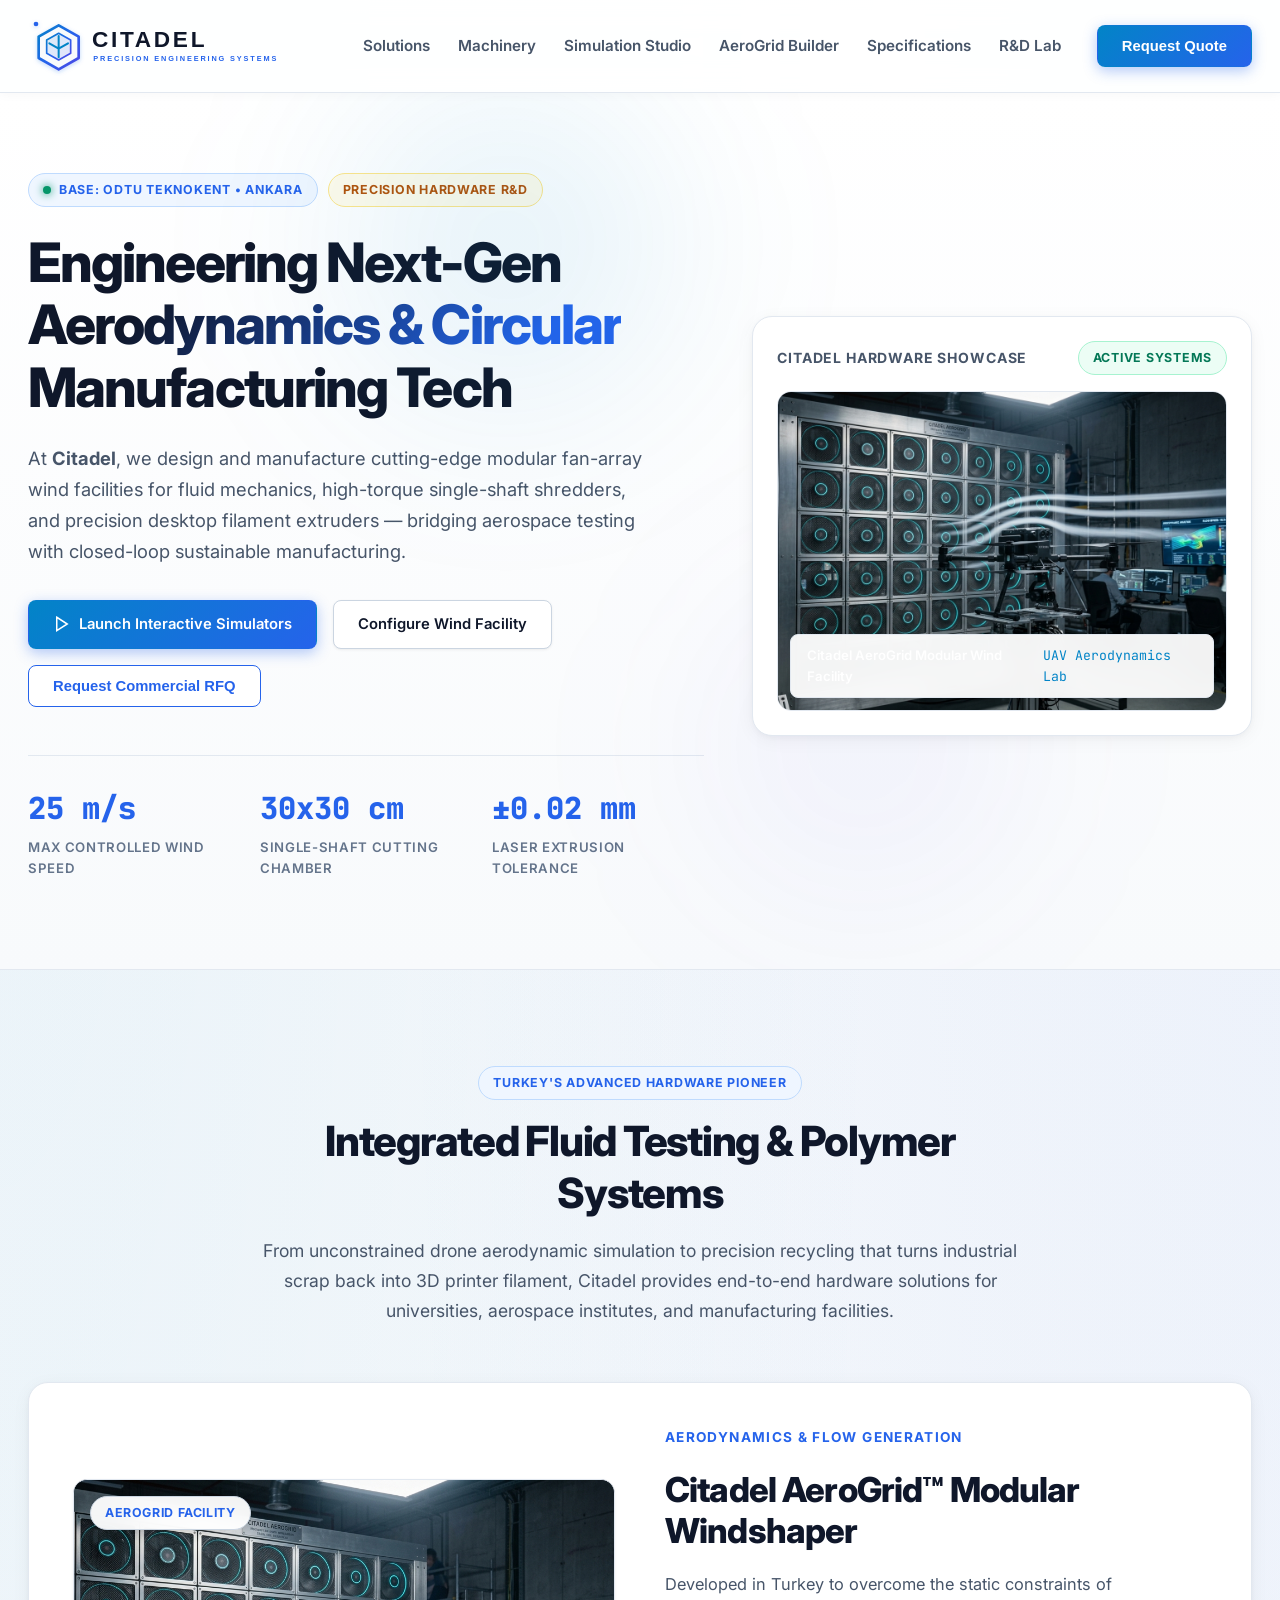
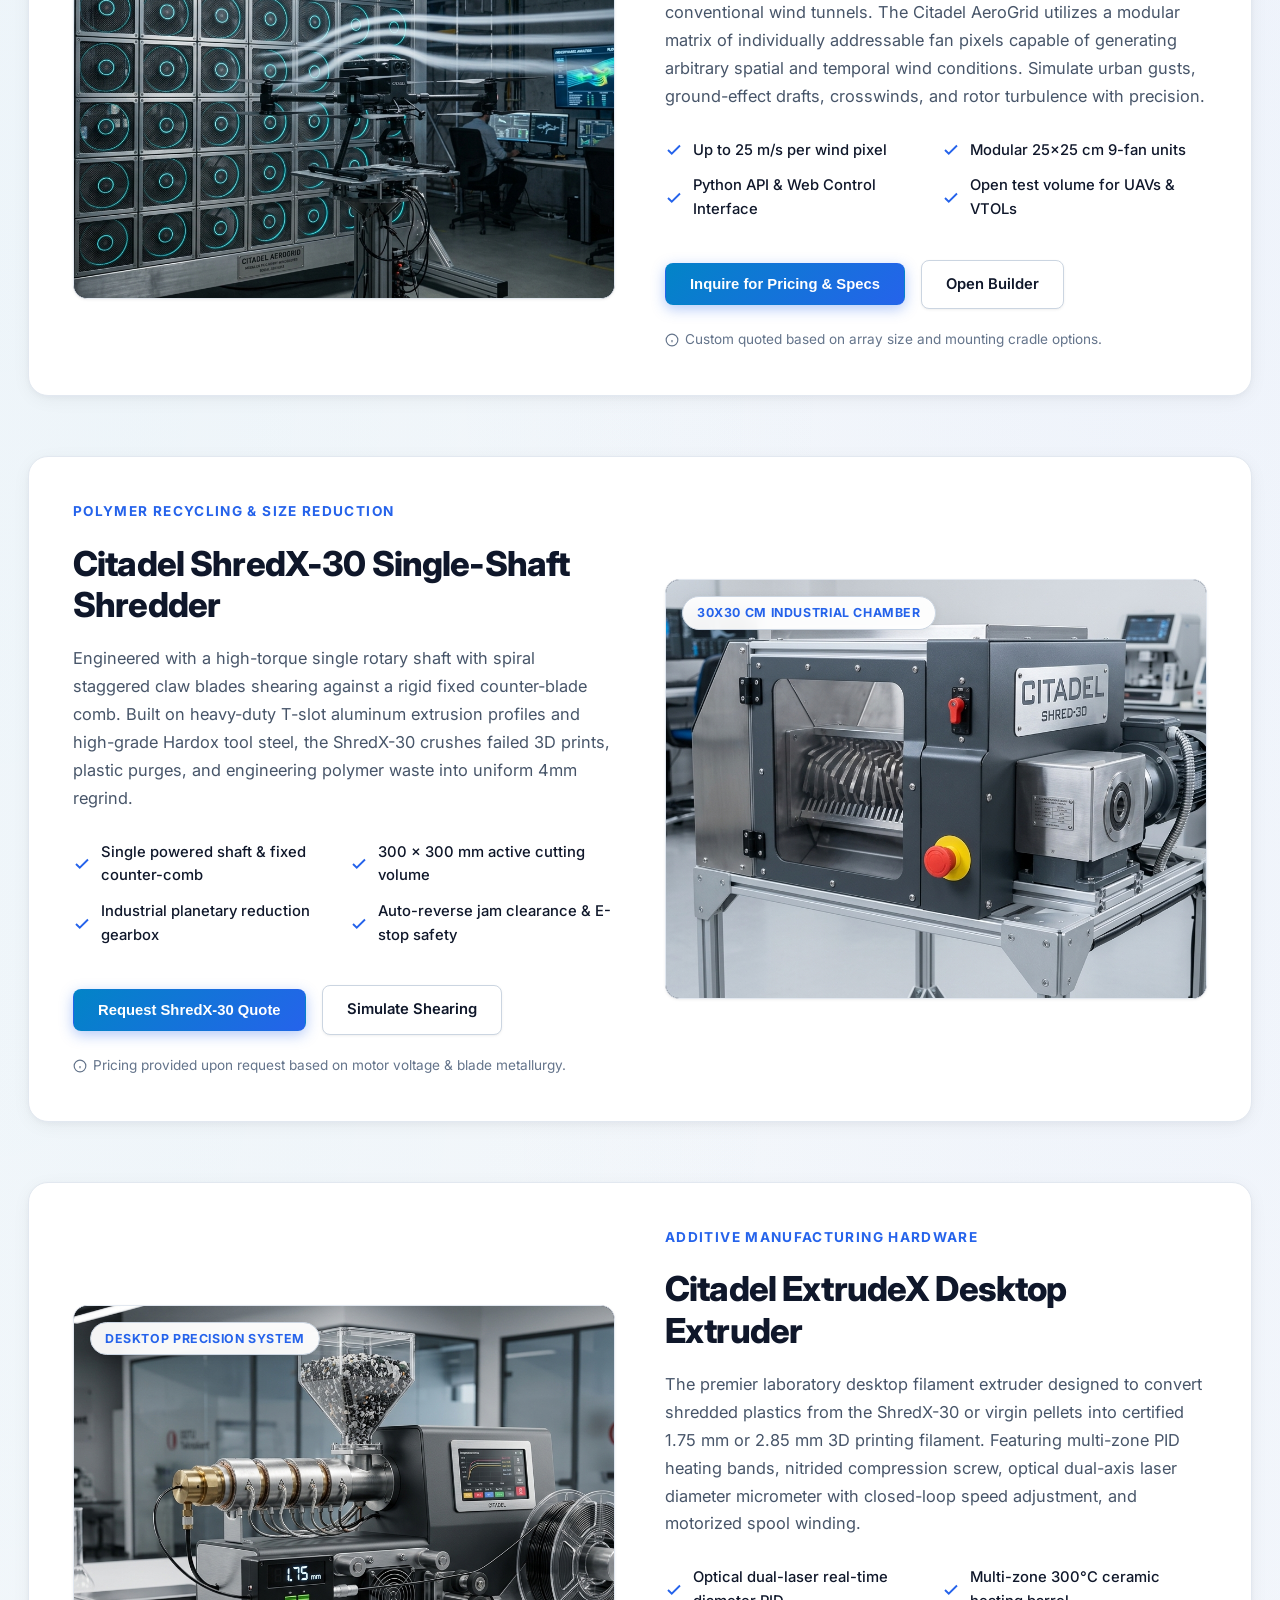
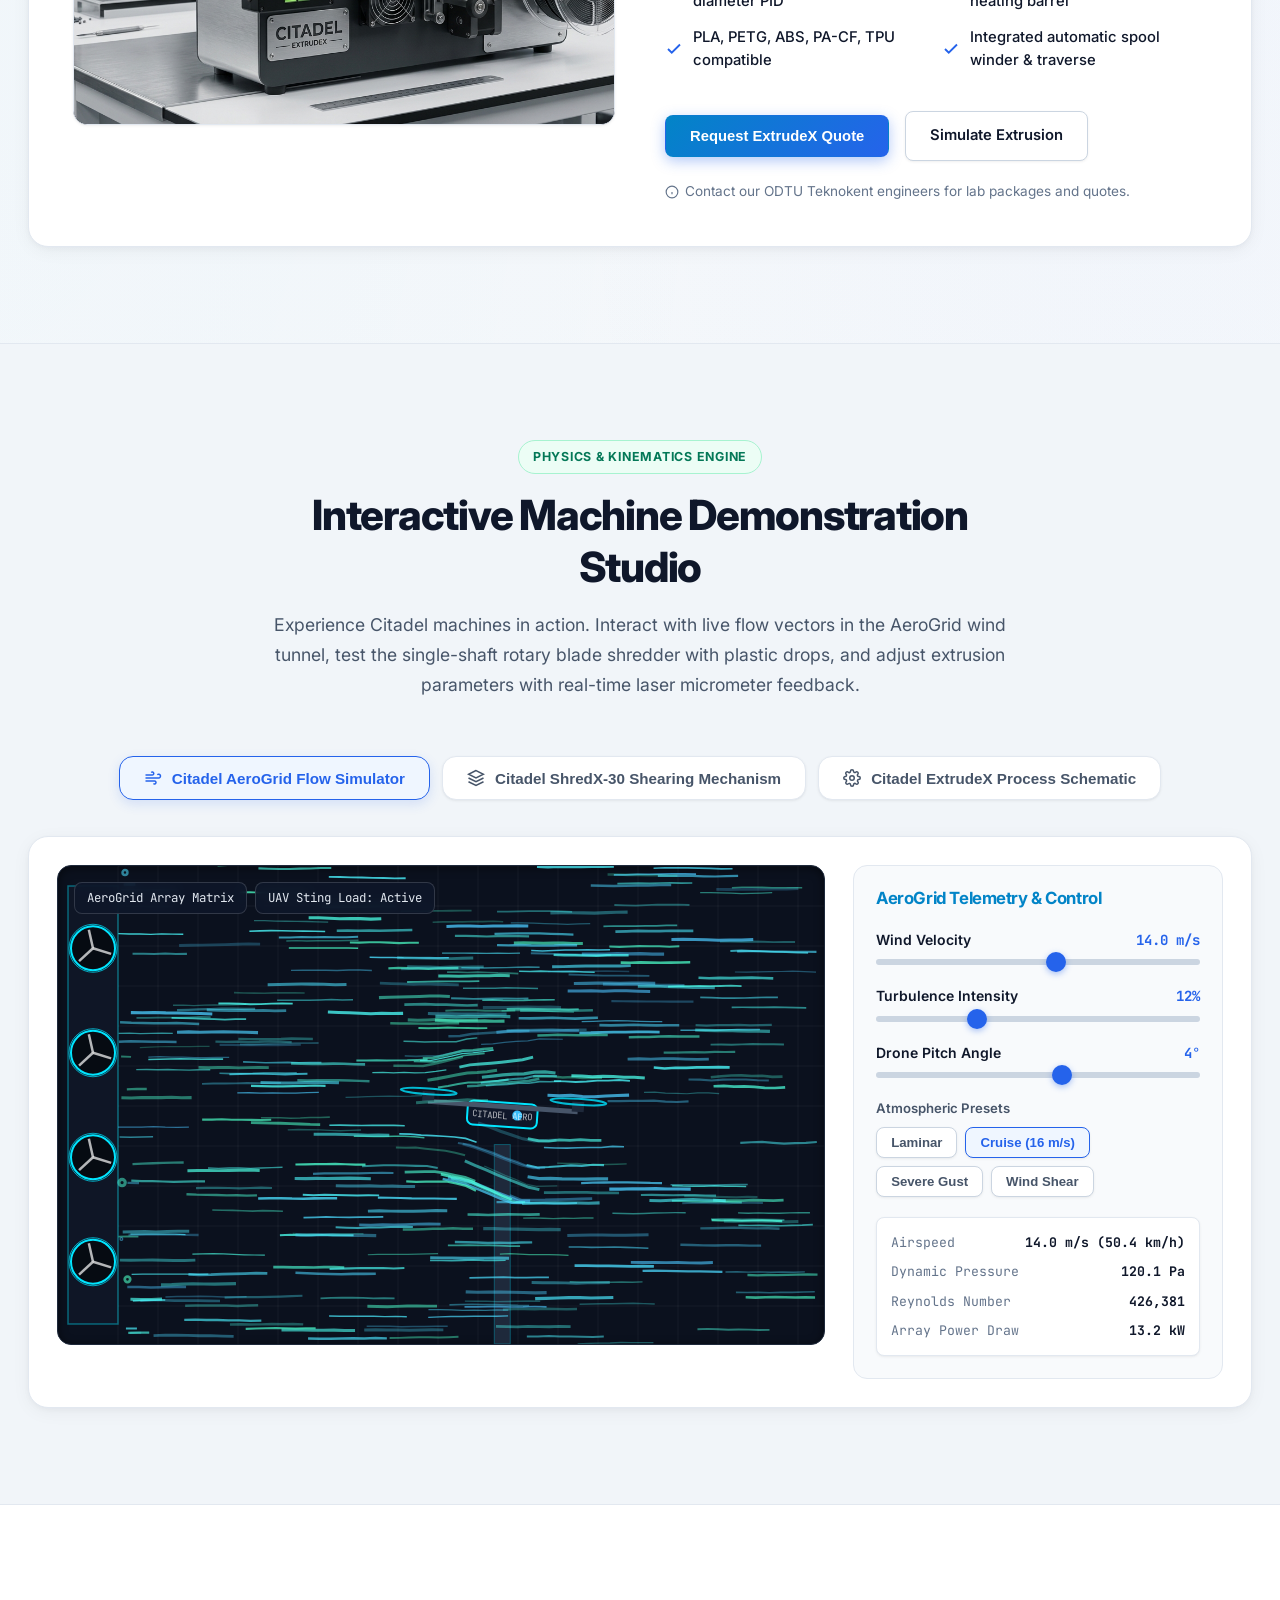
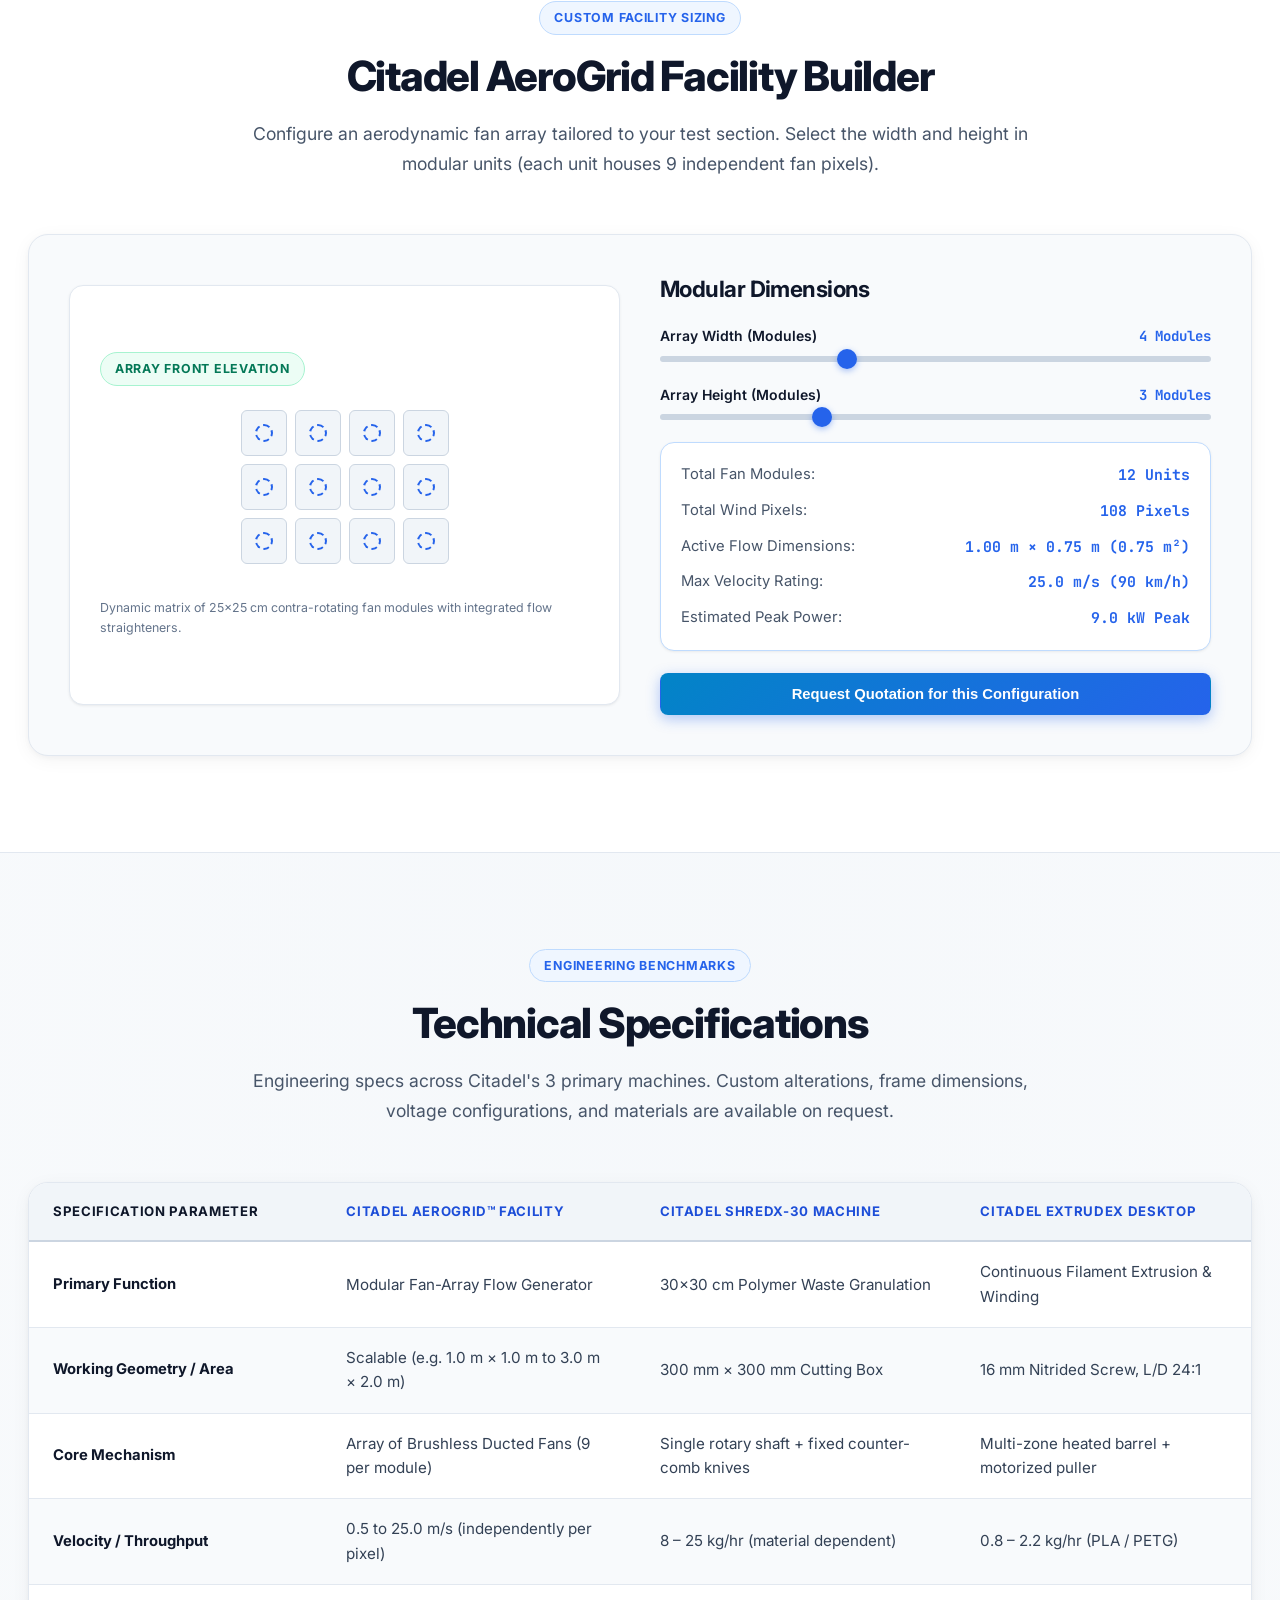
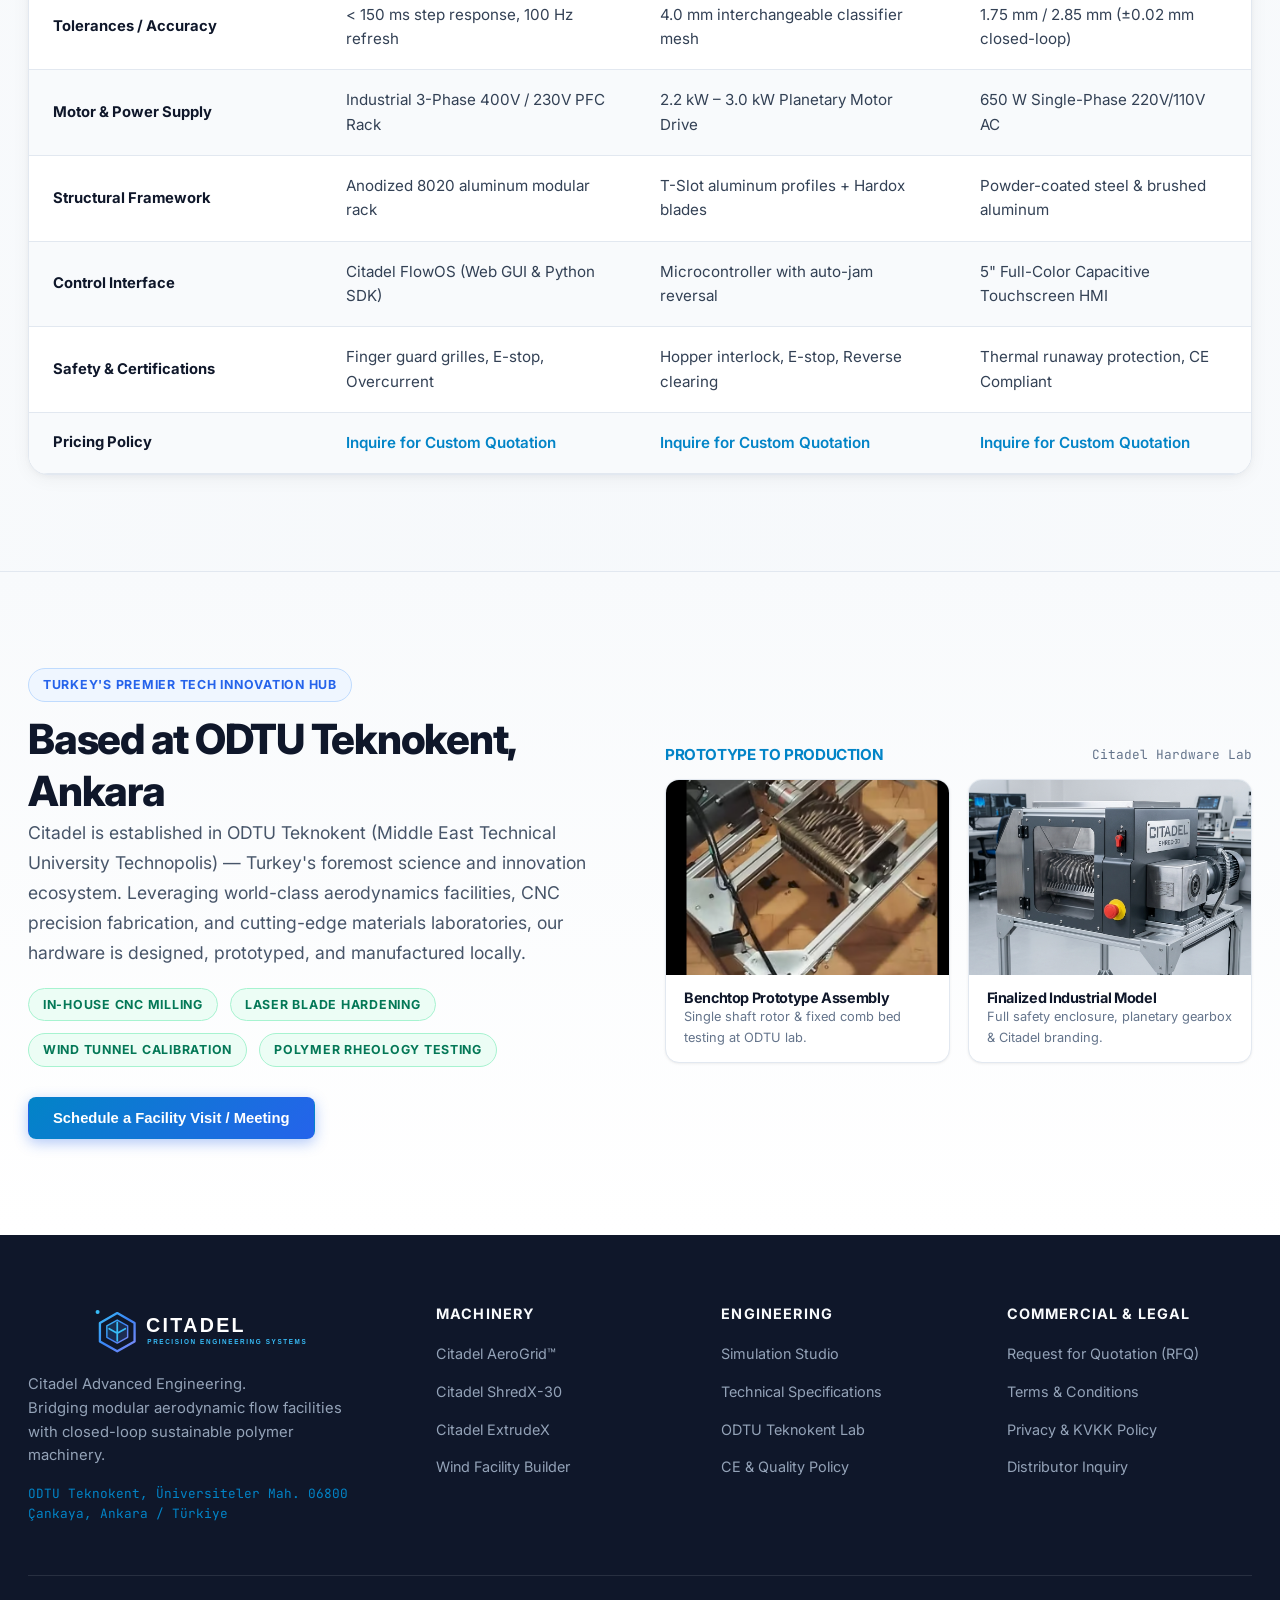
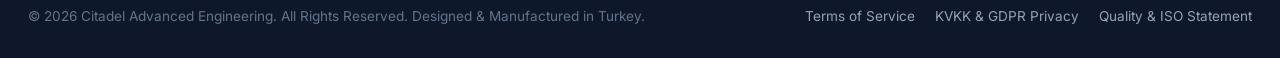
==== commit 8841c39d: "Add asset cache-busting version tags for instant refresh on GitHub Pages" ====
--- a/index.html
+++ b/index.html
@@ -17,7 +17,7 @@
   <link rel="preconnect" href="https://fonts.googleapis.com">
   <link rel="preconnect" href="https://fonts.gstatic.com" crossorigin>
   <link href="https://fonts.googleapis.com/css2?family=Inter:wght@300;400;500;600;700;800&family=JetBrains+Mono:wght@400;500;700&display=swap" rel="stylesheet">
-  <link rel="stylesheet" href="css/styles.css">
+  <link rel="stylesheet" href="css/styles.css?v=2.1">
   <link rel="icon" type="image/svg+xml" href="assets/images/citadel_logo.svg">
 </head>
 <body>
@@ -919,6 +919,6 @@
     </div>
   </div>
 
-  <script src="js/app.js"></script>
+  <script src="js/app.js?v=2.1"></script>
 </body>
 </html>
--- a/css/styles.css
+++ b/css/styles.css
@@ -964,7 +964,7 @@
 }
 
 /* ==========================================================================
-   TECHNICAL SPECIFICATIONS TABLE
+   TECHNICAL SPECIFICATIONS TABLE (HIGH-LEGIBILITY SANS-SERIF)
    ========================================================================== */
 .specs-table-wrapper {
   background: #FFFFFF;
@@ -978,7 +978,9 @@
   width: 100%;
   border-collapse: collapse;
   text-align: left;
-  font-size: 0.925rem;
+  font-family: var(--font-sans);
+  font-size: 0.95rem;
+  line-height: 1.6;
 }
 
 .specs-table th, .specs-table td {
@@ -987,29 +989,50 @@
 }
 
 .specs-table th {
-  background: #F8FAFC;
-  color: var(--text-primary);
+  background: #F1F5F9;
+  color: #0F172A;
+  font-family: var(--font-sans);
   font-weight: 700;
   text-transform: uppercase;
-  font-size: 0.8rem;
-  letter-spacing: 0.06em;
-  border-bottom: 2px solid var(--border-subtle);
-}
-
-.specs-table tr:hover td {
-  background: #F8FAFC;
+  font-size: 0.825rem;
+  letter-spacing: 0.05em;
+  border-bottom: 2px solid #CBD5E1;
+}
+
+.specs-table th:not(:first-child) {
+  color: #1D4ED8;
+}
+
+.specs-table tbody tr:nth-child(even) {
+  background-color: #F8FAFC;
+}
+
+.specs-table tbody tr:nth-child(odd) {
+  background-color: #FFFFFF;
+}
+
+.specs-table tbody tr:hover {
+  background-color: #EFF6FF;
 }
 
 .specs-table td:first-child {
+  font-weight: 700;
+  color: #0F172A;
+  font-family: var(--font-sans);
+  width: 24%;
+  font-size: 0.925rem;
+}
+
+.specs-table .product-col {
+  color: #334155;
+  font-family: var(--font-sans);
+  font-size: 0.95rem;
+  font-weight: 400;
+}
+
+.specs-table tr:last-child .product-col {
+  color: var(--accent-blue);
   font-weight: 600;
-  color: var(--text-primary);
-  width: 25%;
-}
-
-.specs-table .product-col {
-  color: var(--text-secondary);
-  font-family: var(--font-mono);
-  font-size: 0.875rem;
 }
 
 /* ==========================================================================
